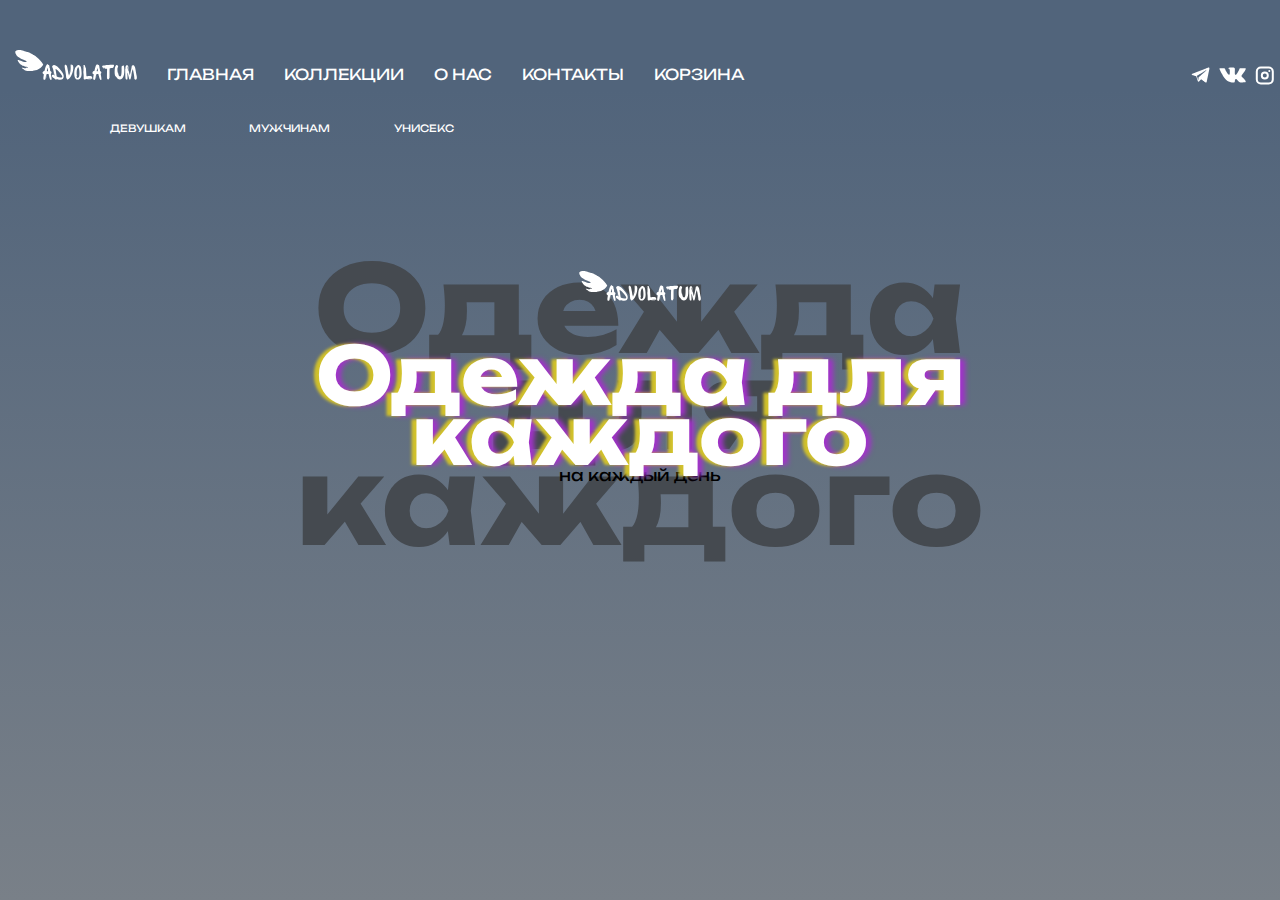
==== src/html/index.html @ 5df4462a "#messege" ====
<!DOCTYPE html>
<html lang="en">

<head>
    <meta charset="UTF-8">
    <meta name="viewport" content="width=device-width, initial-scale=1.0">
    <link rel="stylesheet" href="/src/css/style.css">
    <title>advolatum</title>
</head>

<body>

    <header>
        <div class="container">
            <div class="header-left-side">
                <div class="header-left-side-top">
                    <a href="#/" id="logo"><img src="/src/img/Лого.svg" alt=""></a>
                    <a href="#/">Главная</a>
                    <a href="#/">коллекции</a>
                    <a href="#/">О нас</a>
                    <a href="#/">контакты</a>
                    <a href="#/">корзина</a>
                </div>
                <div class="header-left-side-bottom">
                    <a href="#/">девушкам </a>
                    <a href="#/">мужчинам</a>
                    <a href="#/">унисекс</a>
                </div>

            </div>
            <div class="header-right-side">
                <a href="#/"><img src="/src/img/tg.svg" alt=""></a>
                <a href="#/"><img src="/src/img/vk.svg" alt=""></a>
                <a href="#/"><img src="/src/img/inst.svg" alt=""></a>
            </div>
        </div>
    </header>

    <section class="hero">
        <div class="container">
            <img src="/src/img/Лого.svg" alt="">
            <h2 class="hero-title-main">Одежда для <br> каждого <span class="hero-title-behind">Одежда для
                    каждого</span>
            </h2>
            <p>на каждый день</p>
        </div>
    </section>

    <script src="/src/js/main.js"></script>
</body>

</html>
---- src/css/style.css ----
@import url('https://fonts.googleapis.com/css2?family=Unbounded:wght@200;300;400;500;600;700;800;900&display=swap');

* {
    margin: 0;
    padding: 0;
}

.container {
    max-width: 1650px;
    box-sizing: border-box;
    margin: auto;
}

html {
    height: 100%;
}

body {
    min-height: 100%;
    background: linear-gradient(180deg, #51647B 9.93%, #798088 100%);
    font-family: 'Unbounded', sans-serif;
}

body a {
    text-decoration: none;
    color: #FFFFFF;
}


/* HEADER-start */

header {
    padding-top: 40px;
}

header .container {
    display: flex;
    justify-content: space-between;
}

.header-left-side-top a:hover {
    color: #D1C12B;
}

.header-left-side-bottom a:hover {
    color: #D1C12B;
}

header a {
    text-align: center;
    font-size: 20px;
    font-style: normal;
    font-weight: 400;
    line-height: 12px;
    text-transform: uppercase;
}

.header-left-side-top {
    display: flex;
    margin-bottom: 25px;
    align-items: flex-end;
}

.header-left-side-top a {
    font-size: 15px;
    padding: 10px 15px;
}

.header-left-side-bottom {
    margin-left: 80px;
}

.header-left-side-bottom a {
    font-size: 10px;
    padding: 10px 30px;
}

.header-right-side {
    display: flex;
    align-items: flex-end;
    height: 51px;
}

.header-right-side a {
    height: 32px;
    width: 32px;
    display: flex;
    align-items: center;
    justify-content: center;
}



/* HEADER-end */

/* HERO-start */

.hero {
    margin-top: 135px;
}

.hero .container {
    text-align: center;
}

.hero-title-main {
    position: relative;
    font-size: 80px;
    color: white;
    margin-top: 40px;
    line-height: 60px;
    text-shadow: -5px 0 3px #D1C12B, 5px 0 5px #A232CA;
}

.hero-title-behind {
    z-index: -1;
    color: #454a50;
    position: absolute;
    left: 50%;
    transform: translate(-50%, -50%) scale(1.2);
    font-size: 100px;
    line-height: 80px;
    top: 50%;
    text-shadow: none;
}

/* HERO-end */
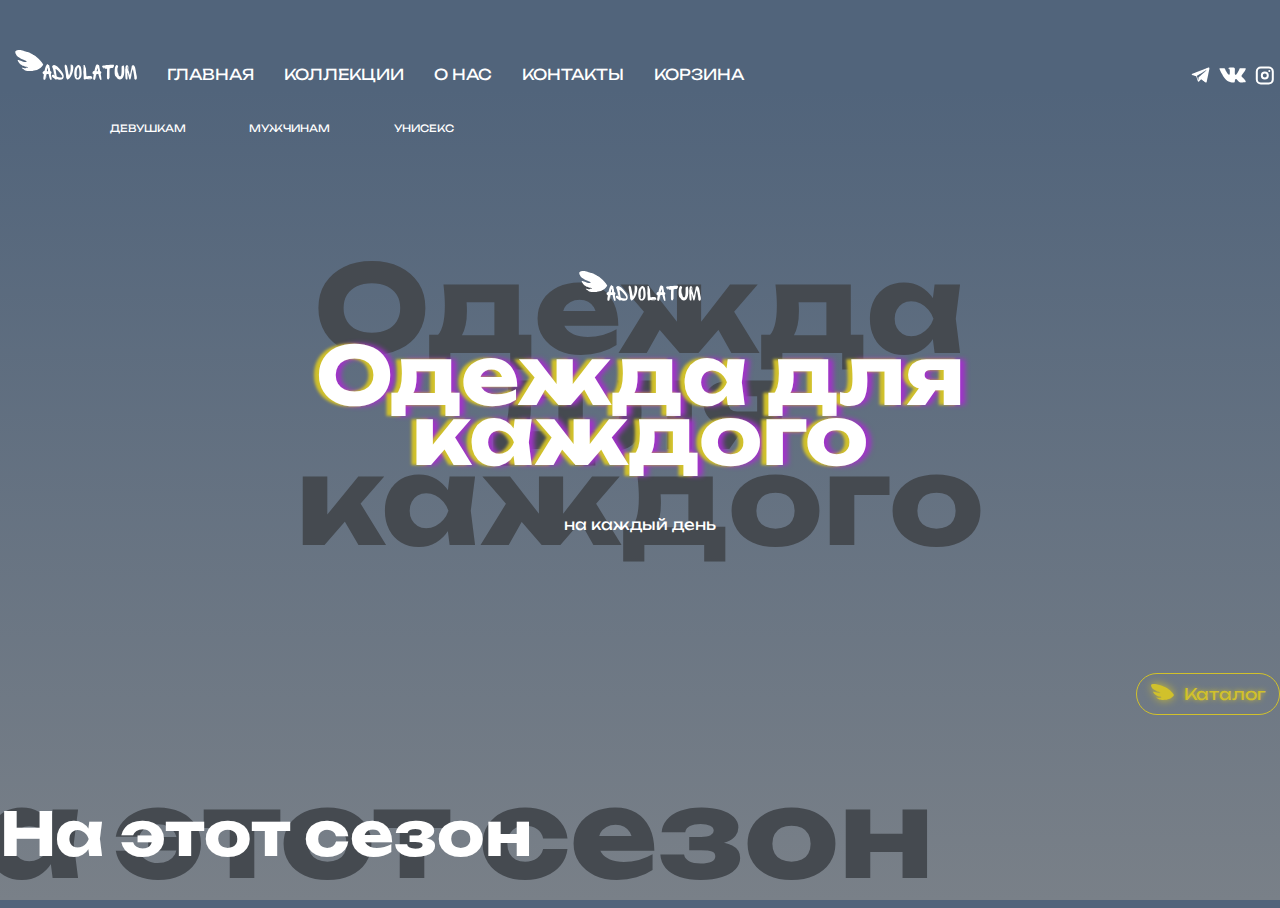
==== commit c8e093ad: "#bug-text-season" ====
--- a/src/html/index.html
+++ b/src/html/index.html
@@ -42,7 +42,18 @@
             <h2 class="hero-title-main">Одежда для <br> каждого <span class="hero-title-behind">Одежда для
                     каждого</span>
             </h2>
-            <p>на каждый день</p>
+            <p class="hero-underhero-text">на каждый день</p>
+            <!-- --- -->
+            <div class="hero-katalog-container">
+                <a href="#/" class="golden-btn"><img src="/src/img/kataloglogo.svg" alt="">Каталог</a>
+            </div>
+            <!-- --- -->
+        </div>
+    </section>
+
+    <section class="season">
+        <div class="container">
+            <h2 class="season-title-main">На этот сезон<span class="season-title-behind">На этот сезон</span></h2>
         </div>
     </section>
 
--- a/src/css/style.css
+++ b/src/css/style.css
@@ -124,4 +124,67 @@
     text-shadow: none;
 }
 
-/* HERO-end */+.hero-underhero-text {
+    margin-top: 50px;
+    font-size: 15px;
+    color: #fff;
+}
+
+.golden-btn {
+    border: 1px solid #D1C12B;
+    border-radius: 50px;
+    padding: 10px 14px;
+    text-shadow: 0 0 5px #D1C12B;
+    color: #D1C12B;
+}
+
+.golden-btn:hover {
+    background-color: #D1C12B;
+    color: white;
+    transition: 1s;
+}
+
+.golden-btn:hover img {
+    filter: brightness(300%);
+    transition: 1s;
+}
+
+.golden-btn img {
+    margin-right: 10px;
+    filter: drop-shadow(0 0 5px #D1C12B);
+    transition: 1s;
+}
+
+.hero-katalog-container {
+    text-align: right;
+    margin-top: 150px;
+    margin-bottom: 100px;
+}
+
+
+/* HERO-end */
+
+/* season-start */
+
+.season-title-main {
+    position: relative;
+    font-size: 60px;
+    color: white;
+    margin-top: 40px;
+    line-height: 60px;
+}
+
+.season-title-behind {
+    z-index: -1;
+    color: #454a50;
+    position: absolute;
+    left: 50%;
+    transform: translate(-50%, -50%) scale(1.2);
+    font-size: 100px;
+    line-height: 80px;
+    top: 50%;
+    text-shadow: none;
+    width: 100%;
+}
+
+/* season-end */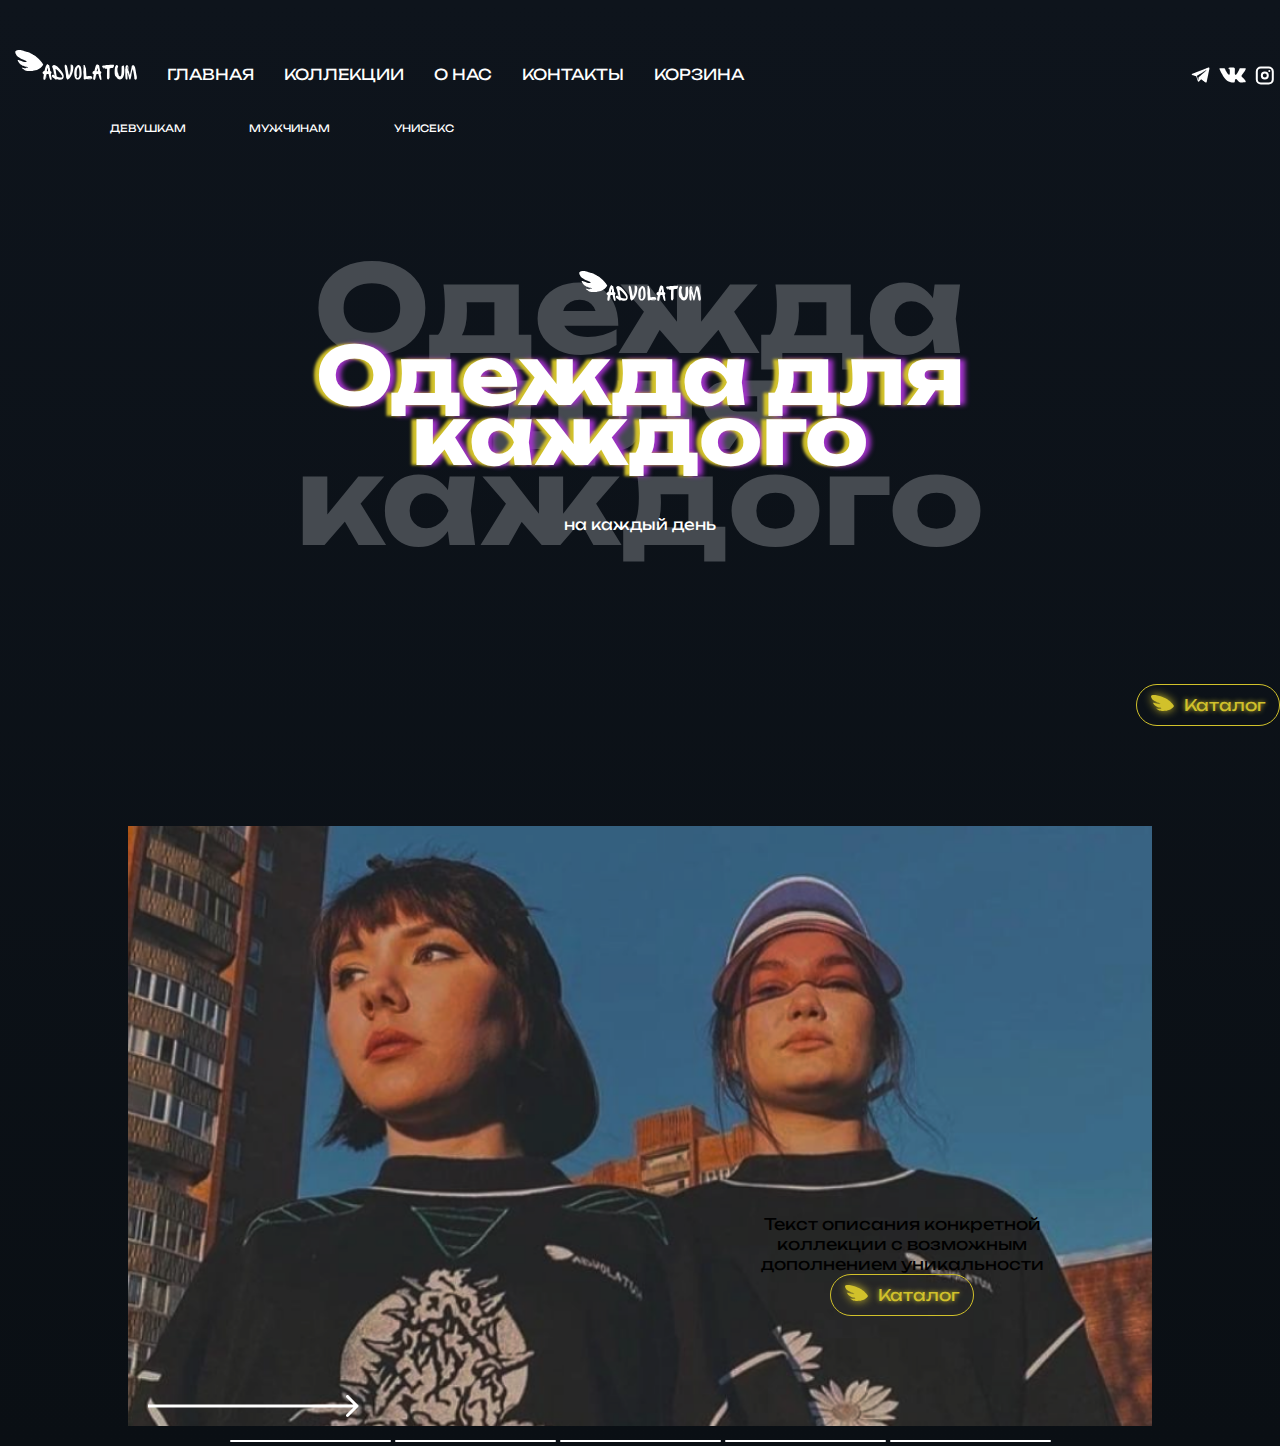
==== commit dbac0506: "#a" ====
--- a/src/html/index.html
+++ b/src/html/index.html
@@ -53,7 +53,24 @@
 
     <section class="season">
         <div class="container">
-            <h2 class="season-title-main">На этот сезон<span class="season-title-behind">На этот сезон</span></h2>
+            <!-- <h2 class="season-title-main">На этот сезон<span class="season-title-behind">На этот сезон</span></h2> -->
+            <div class="season-slider">
+                <a href="#/" class="season-arrow"><img src="/src/img/arrow.svg" alt=""></a>
+                <div class="season-slide">
+                    <img src="/src/img/season-slide.png" alt="" class="slide-img">
+                    <div class="season-slide-info">
+                        <p>Текст описания конкретной коллекции с возможным дополнением уникальности</p>
+                        <a href="#/" class="golden-btn"><img src="/src/img/kataloglogo.svg" alt="">Каталог</a>
+                    </div>
+                </div>
+            </div>
+            <div class="season-line">
+                <a href="#/"><img src="/src/img/line.svg" alt=""></a>
+                <a href="#/"><img src="/src/img/line.svg" alt=""></a>
+                <a href="#/"><img src="/src/img/line.svg" alt=""></a>
+                <a href="#/"><img src="/src/img/line.svg" alt=""></a>
+                <a href="#/"><img src="/src/img/line.svg" alt=""></a>
+            </div>
         </div>
     </section>
 
--- a/src/css/style.css
+++ b/src/css/style.css
@@ -11,14 +11,11 @@
     margin: auto;
 }
 
-html {
-    height: 100%;
-}
-
 body {
     min-height: 100%;
-    background: linear-gradient(180deg, #51647B 9.93%, #798088 100%);
+    /* background: linear-gradient(180deg, #51647B 9.93%, #798088 100%); */
     font-family: 'Unbounded', sans-serif;
+    background: linear-gradient(180deg, #0E141C 0%, #0A0F14 100%);
 }
 
 body a {
@@ -136,6 +133,7 @@
     padding: 10px 14px;
     text-shadow: 0 0 5px #D1C12B;
     color: #D1C12B;
+    display: inline-block;
 }
 
 .golden-btn:hover {
@@ -187,4 +185,48 @@
     width: 100%;
 }
 
+.season-slider {
+    position: relative;
+    margin: auto;
+    width: 80%;
+}
+
+.season-slide {
+    display: flex;
+    justify-content: flex-end;
+    align-items: flex-end;
+    height: 600px;
+    text-align: center;
+    position: relative;
+}
+
+.season-slide-info {
+    width: 300px;
+    position: relative;
+    padding-right: 100px;
+    padding-bottom: 110px;
+}
+
+.slide-img {
+    width: 100%;
+    height: 100%;
+    object-fit: cover;
+    position: absolute;
+}
+
+.season-arrow {
+    position: absolute;
+    z-index: 5;
+    bottom: 0;
+    height: 40px;
+    display: block;
+    padding: 0 20px;
+    display: flex;
+    align-items: center;
+}
+
+.season-line {
+    text-align: center;
+}
+
 /* season-end */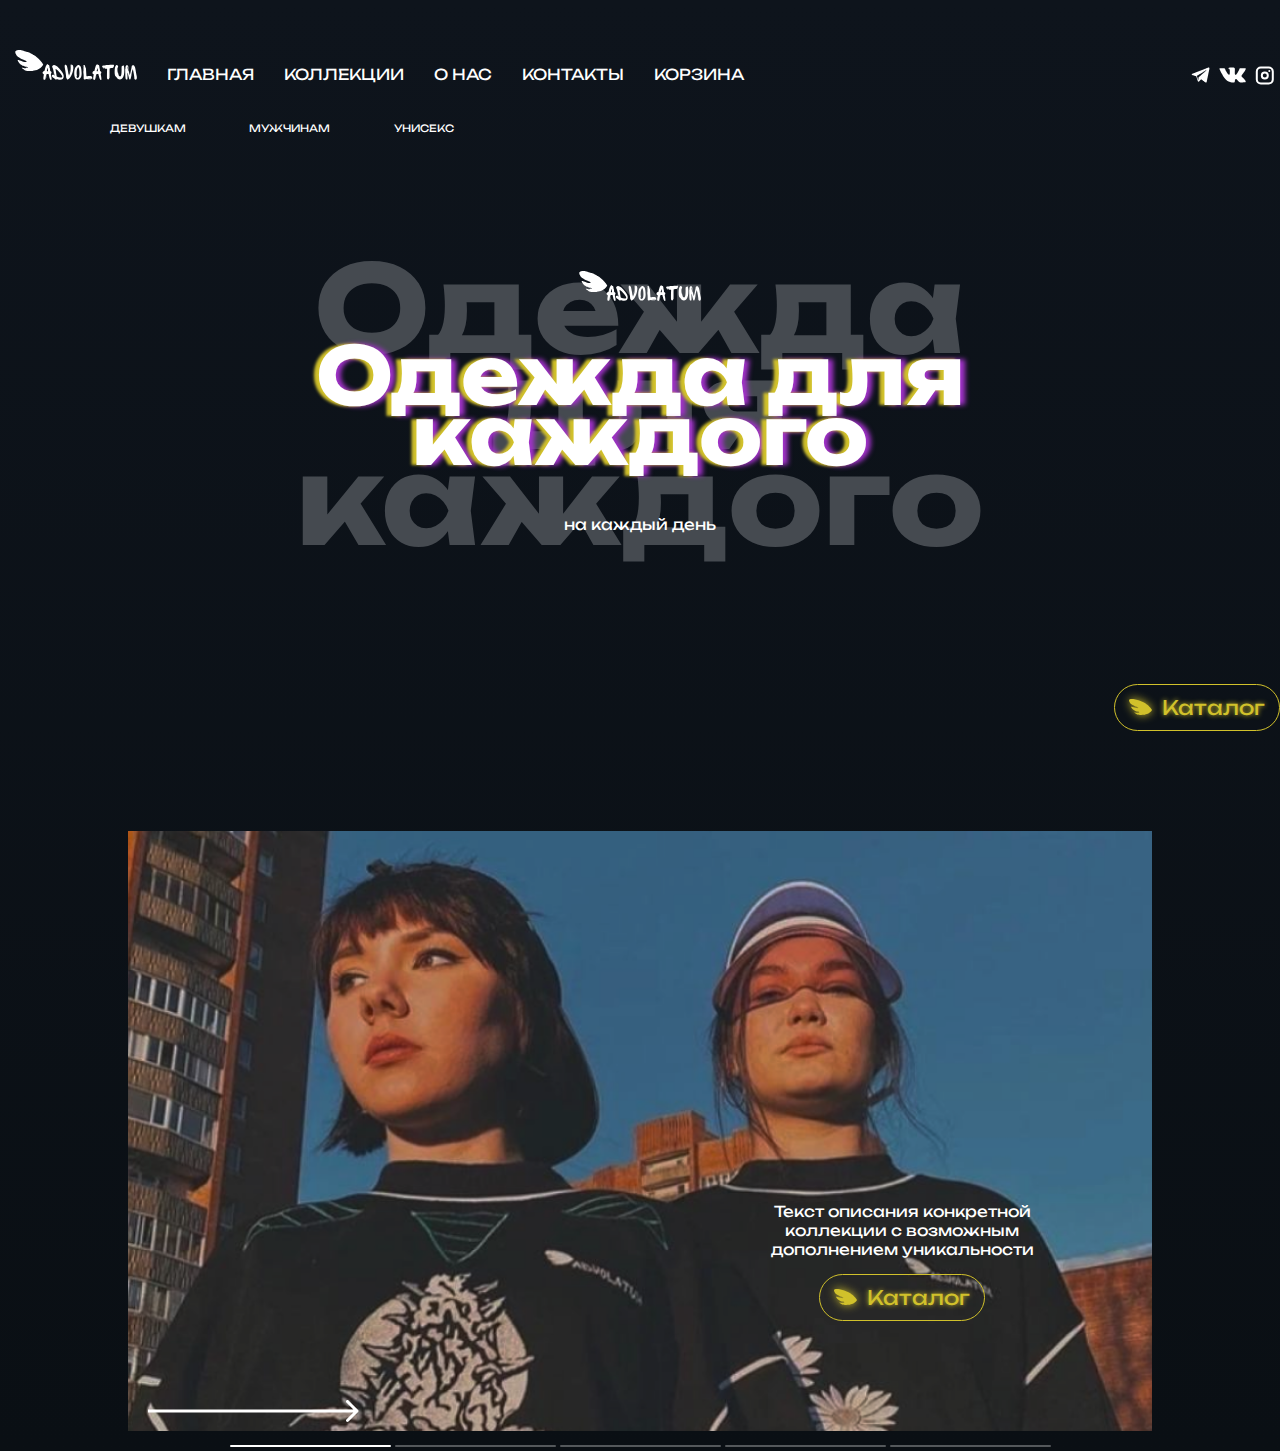
==== commit 18499e43: "#bad season-title-main" ====
--- a/src/html/index.html
+++ b/src/html/index.html
@@ -54,22 +54,56 @@
     <section class="season">
         <div class="container">
             <!-- <h2 class="season-title-main">На этот сезон<span class="season-title-behind">На этот сезон</span></h2> -->
-            <div class="season-slider">
+            <div class="slider-container">
                 <a href="#/" class="season-arrow"><img src="/src/img/arrow.svg" alt=""></a>
-                <div class="season-slide">
-                    <img src="/src/img/season-slide.png" alt="" class="slide-img">
-                    <div class="season-slide-info">
-                        <p>Текст описания конкретной коллекции с возможным дополнением уникальности</p>
-                        <a href="#/" class="golden-btn"><img src="/src/img/kataloglogo.svg" alt="">Каталог</a>
+                <div class="season-slider">
+                    <div class="season-slide">
+                        <img src="/src/img/season-slide.png" alt="" class="slide-img">
+                        <div class="season-slide-info">
+                            <p>Текст описания конкретной коллекции с возможным дополнением уникальности</p>
+                            <a href="#/" class="golden-btn"><img src="/src/img/kataloglogo.svg" alt="">Каталог</a>
+                        </div>
+                    </div>
+
+                    <div class="season-slide">
+                        <img src="/src/img/season-slide.png" alt="" class="slide-img">
+                        <div class="season-slide-info">
+                            <p>Текст описания конкретной коллекции с возможным дополнением уникальности</p>
+                            <a href="#/" class="golden-btn"><img src="/src/img/kataloglogo.svg" alt="">Каталог</a>
+                        </div>
+                    </div>
+
+                    <div class="season-slide">
+                        <img src="/src/img/season-slide.png" alt="" class="slide-img">
+                        <div class="season-slide-info">
+                            <p>Текст описания конкретной коллекции с возможным дополнением уникальности</p>
+                            <a href="#/" class="golden-btn"><img src="/src/img/kataloglogo.svg" alt="">Каталог</a>
+                        </div>
+                    </div>
+
+                    <div class="season-slide">
+                        <img src="/src/img/season-slide.png" alt="" class="slide-img">
+                        <div class="season-slide-info">
+                            <p>Текст описания конкретной коллекции с возможным дополнением уникальности</p>
+                            <a href="#/" class="golden-btn"><img src="/src/img/kataloglogo.svg" alt="">Каталог</a>
+                        </div>
+                    </div>
+
+                    <div class="season-slide">
+                        <img src="/src/img/season-slide.png" alt="" class="slide-img">
+                        <div class="season-slide-info">
+                            <p>Текст описания конкретной коллекции с возможным дополнением уникальности</p>
+                            <a href="#/" class="golden-btn"><img src="/src/img/kataloglogo.svg" alt="">Каталог</a>
+                        </div>
                     </div>
                 </div>
             </div>
             <div class="season-line">
-                <a href="#/"><img src="/src/img/line.svg" alt=""></a>
-                <a href="#/"><img src="/src/img/line.svg" alt=""></a>
-                <a href="#/"><img src="/src/img/line.svg" alt=""></a>
-                <a href="#/"><img src="/src/img/line.svg" alt=""></a>
-                <a href="#/"><img src="/src/img/line.svg" alt=""></a>
+                <a href="#/" class="active-line line"><img src="/src/img/line.svg" alt=""></a>
+                <a href="#/" class="line"><img src="/src/img/line.svg" alt=""></a>
+                <a href="#/" class="line"><img src="/src/img/line.svg" alt=""></a>
+                <a href="#/" class="line"><img src="/src/img/line.svg" alt=""></a>
+                <a href="#/" class="line"><img src="/src/img/line.svg" alt=""></a>
             </div>
         </div>
     </section>
--- a/src/css/style.css
+++ b/src/css/style.css
@@ -134,6 +134,7 @@
     text-shadow: 0 0 5px #D1C12B;
     color: #D1C12B;
     display: inline-block;
+    font-size: 20px;
 }
 
 .golden-btn:hover {
@@ -187,17 +188,21 @@
 
 .season-slider {
     position: relative;
-    margin: auto;
-    width: 80%;
+    font-size: 0;
+    white-space: nowrap;
+    transform: translateX(0);
+    transition: 1s;
 }
 
 .season-slide {
-    display: flex;
+    position: relative;
+    display: inline-flex;
     justify-content: flex-end;
     align-items: flex-end;
     height: 600px;
     text-align: center;
-    position: relative;
+    width: 100%;
+    white-space: normal;
 }
 
 .season-slide-info {
@@ -229,4 +234,30 @@
     text-align: center;
 }
 
+.season-line a {
+    opacity: 0.3;
+    transition: 1s;
+}
+
+.season-line .active-line {
+    opacity: 1;
+}
+
+.season-line a:hover {
+    opacity: 1;
+}
+
+.season-slide-info p {
+    color: #FFFFFF;
+    margin-bottom: 15px;
+    font-size: 15px;
+}
+
+.slider-container {
+    position: relative;
+    margin: auto;
+    overflow: hidden;
+    width: 80%;
+}
+
 /* season-end */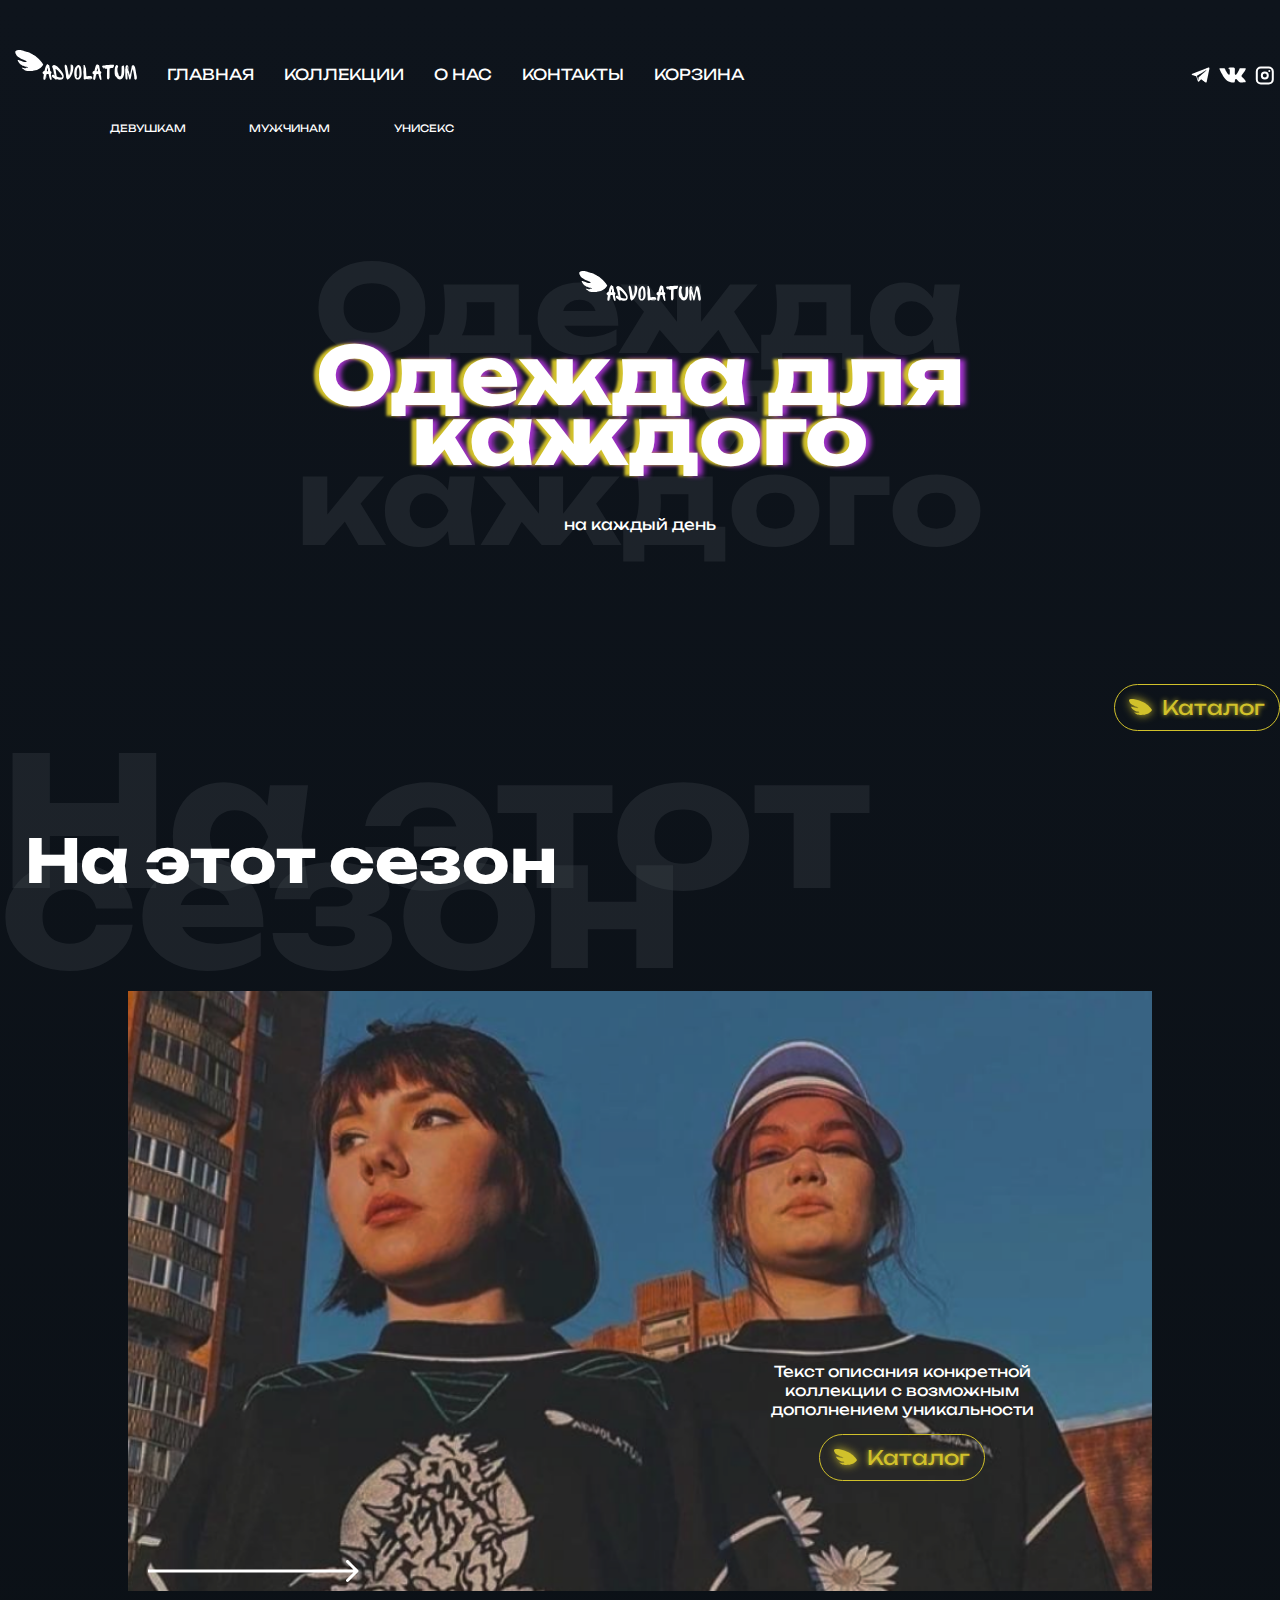
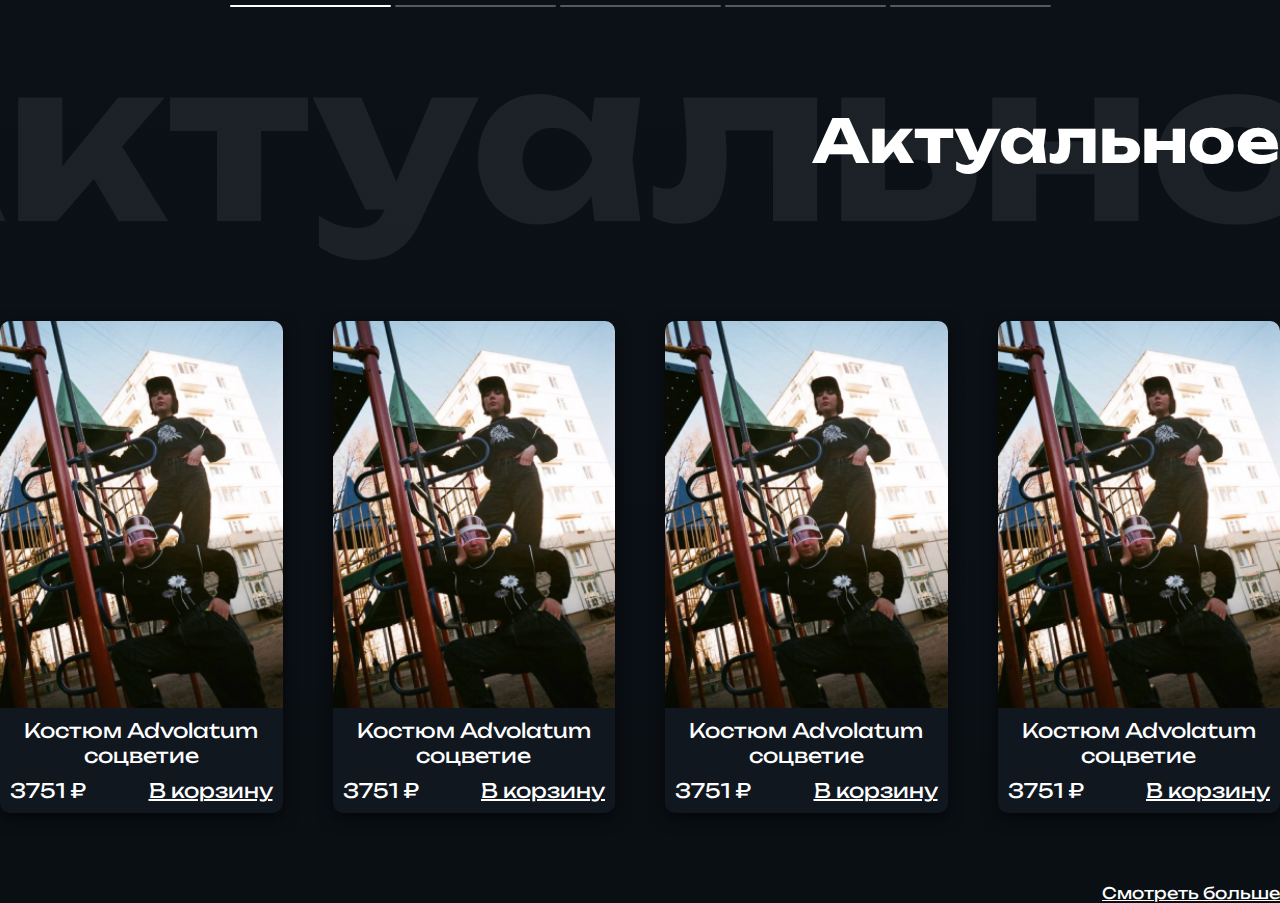
==== commit 273787f4: "#add-order-page" ====
--- a/src/html/index.html
+++ b/src/html/index.html
@@ -19,7 +19,7 @@
                     <a href="#/">коллекции</a>
                     <a href="#/">О нас</a>
                     <a href="#/">контакты</a>
-                    <a href="#/">корзина</a>
+                    <a href="/src/html/orderpage.html">корзина</a>
                 </div>
                 <div class="header-left-side-bottom">
                     <a href="#/">девушкам </a>
@@ -53,7 +53,7 @@
 
     <section class="season">
         <div class="container">
-            <!-- <h2 class="season-title-main">На этот сезон<span class="season-title-behind">На этот сезон</span></h2> -->
+            <h2 class="season-title-main">На этот сезон<span class="season-title-behind">На этот сезон</span></h2>
             <div class="slider-container">
                 <a href="#/" class="season-arrow"><img src="/src/img/arrow.svg" alt=""></a>
                 <div class="season-slider">
@@ -108,6 +108,61 @@
         </div>
     </section>
 
+    <section class="actual">
+        <div class="container">
+            <h2 class="actual-title-main">Актуальное<span class="actual-title-behind">Актуальное</span></h2>
+
+            <div class="actual-block">
+                <div class="actual-block-card">
+                    <img src="/src/img/actual-card.png" alt="">
+                    <p>Костюм Advolatum
+                        <br>соцветие
+                    </p>
+                    <div class="actual-block-card-bottom">
+                        <p>3751 ₽</p>
+                        <a href="#/">В корзину</a>
+                    </div>
+                </div>
+
+                <div class="actual-block-card">
+                    <img src="/src/img/actual-card.png" alt="">
+                    <p>Костюм Advolatum
+                        <br>соцветие
+                    </p>
+                    <div class="actual-block-card-bottom">
+                        <p>3751 ₽</p>
+                        <a href="#/">В корзину</a>
+                    </div>
+                </div>
+
+                <div class="actual-block-card">
+                    <img src="/src/img/actual-card.png" alt="">
+                    <p>Костюм Advolatum
+                        <br>соцветие
+                    </p>
+                    <div class="actual-block-card-bottom">
+                        <p>3751 ₽</p>
+                        <a href="#/">В корзину</a>
+                    </div>
+                </div>
+
+                <div class="actual-block-card">
+                    <img src="/src/img/actual-card.png" alt="">
+                    <p>Костюм Advolatum
+                        <br>соцветие
+                    </p>
+                    <div class="actual-block-card-bottom">
+                        <p>3751 ₽</p>
+                        <a href="#/">В корзину</a>
+                    </div>
+                </div>
+            </div>
+
+            <a href="#/" class="actual-watchmore">Смотреть больше</a>
+
+        </div>
+    </section>
+
     <script src="/src/js/main.js"></script>
 </body>
 
--- a/src/css/style.css
+++ b/src/css/style.css
@@ -10,12 +10,18 @@
     box-sizing: border-box;
     margin: auto;
 }
+
+/* html {
+    height: 100%;
+} */
 
 body {
     min-height: 100%;
     /* background: linear-gradient(180deg, #51647B 9.93%, #798088 100%); */
     font-family: 'Unbounded', sans-serif;
     background: linear-gradient(180deg, #0E141C 0%, #0A0F14 100%);
+    /* background-size: cover;
+    background-repeat: no-repeat; */
 }
 
 body a {
@@ -86,8 +92,6 @@
     justify-content: center;
 }
 
-
-
 /* HEADER-end */
 
 /* HERO-start */
@@ -111,7 +115,7 @@
 
 .hero-title-behind {
     z-index: -1;
-    color: #454a50;
+    color: #454a504b;
     position: absolute;
     left: 50%;
     transform: translate(-50%, -50%) scale(1.2);
@@ -168,18 +172,20 @@
 .season-title-main {
     position: relative;
     font-size: 60px;
+    padding-left: 25px;
     color: white;
     margin-top: 40px;
     line-height: 60px;
+    margin-bottom: 100px;
 }
 
 .season-title-behind {
     z-index: -1;
-    color: #454a50;
+    color: #454a504b;
     position: absolute;
     left: 50%;
-    transform: translate(-50%, -50%) scale(1.2);
-    font-size: 100px;
+    transform: translate(-50%, -50%);
+    font-size: 180px;
     line-height: 80px;
     top: 50%;
     text-shadow: none;
@@ -260,4 +266,85 @@
     width: 80%;
 }
 
-/* season-end */+/* season-end */
+
+/* actual-start */
+
+.actual-title-main {
+    position: relative;
+    font-size: 60px;
+    color: white;
+    margin-top: 40px;
+    line-height: 60px;
+    text-align: right;
+    margin-top: 100px;
+    margin-bottom: 150px;
+}
+
+.actual-title-behind {
+    z-index: -1;
+    color: #454a504b;
+    position: absolute;
+    left: 50%;
+    transform: translate(-50%, -50%) scale(1.2);
+    line-height: 80px;
+    top: 50%;
+    text-shadow: none;
+    font-size: 180px;
+}
+
+.actual-block {
+    text-align: center;
+    font-size: 0;
+    margin-bottom: 70px;
+}
+
+.actual-block-card {
+    background-color: #10171F;
+    border-radius: 10px;
+    color: white;
+    display: inline-block;
+    overflow: hidden;
+    margin: 0 25px;
+    box-shadow: 0 5px 15px rgba(0, 0, 0, 0.575);
+    width: calc((100% - 150px) / 4);
+    font-size: 20px;
+}
+
+.actual-block-card:first-child {
+    margin-left: 0;
+}
+
+.actual-block-card:last-child {
+    margin-right: 0;
+}
+
+.actual-block-card>p {
+    margin-top: 5px;
+}
+
+.actual-block-card img {
+    width: 100%;
+}
+
+.actual-block-card-bottom {
+    display: flex;
+    justify-content: space-between;
+    margin: 10px;
+}
+
+.actual a {
+    text-decoration: underline;
+    transition: .5s;
+}
+
+.actual a:hover {
+    color: #D1C12B;
+    text-decoration: none;
+}
+
+.actual .container {
+    text-align: right;
+}
+
+/* actual-end */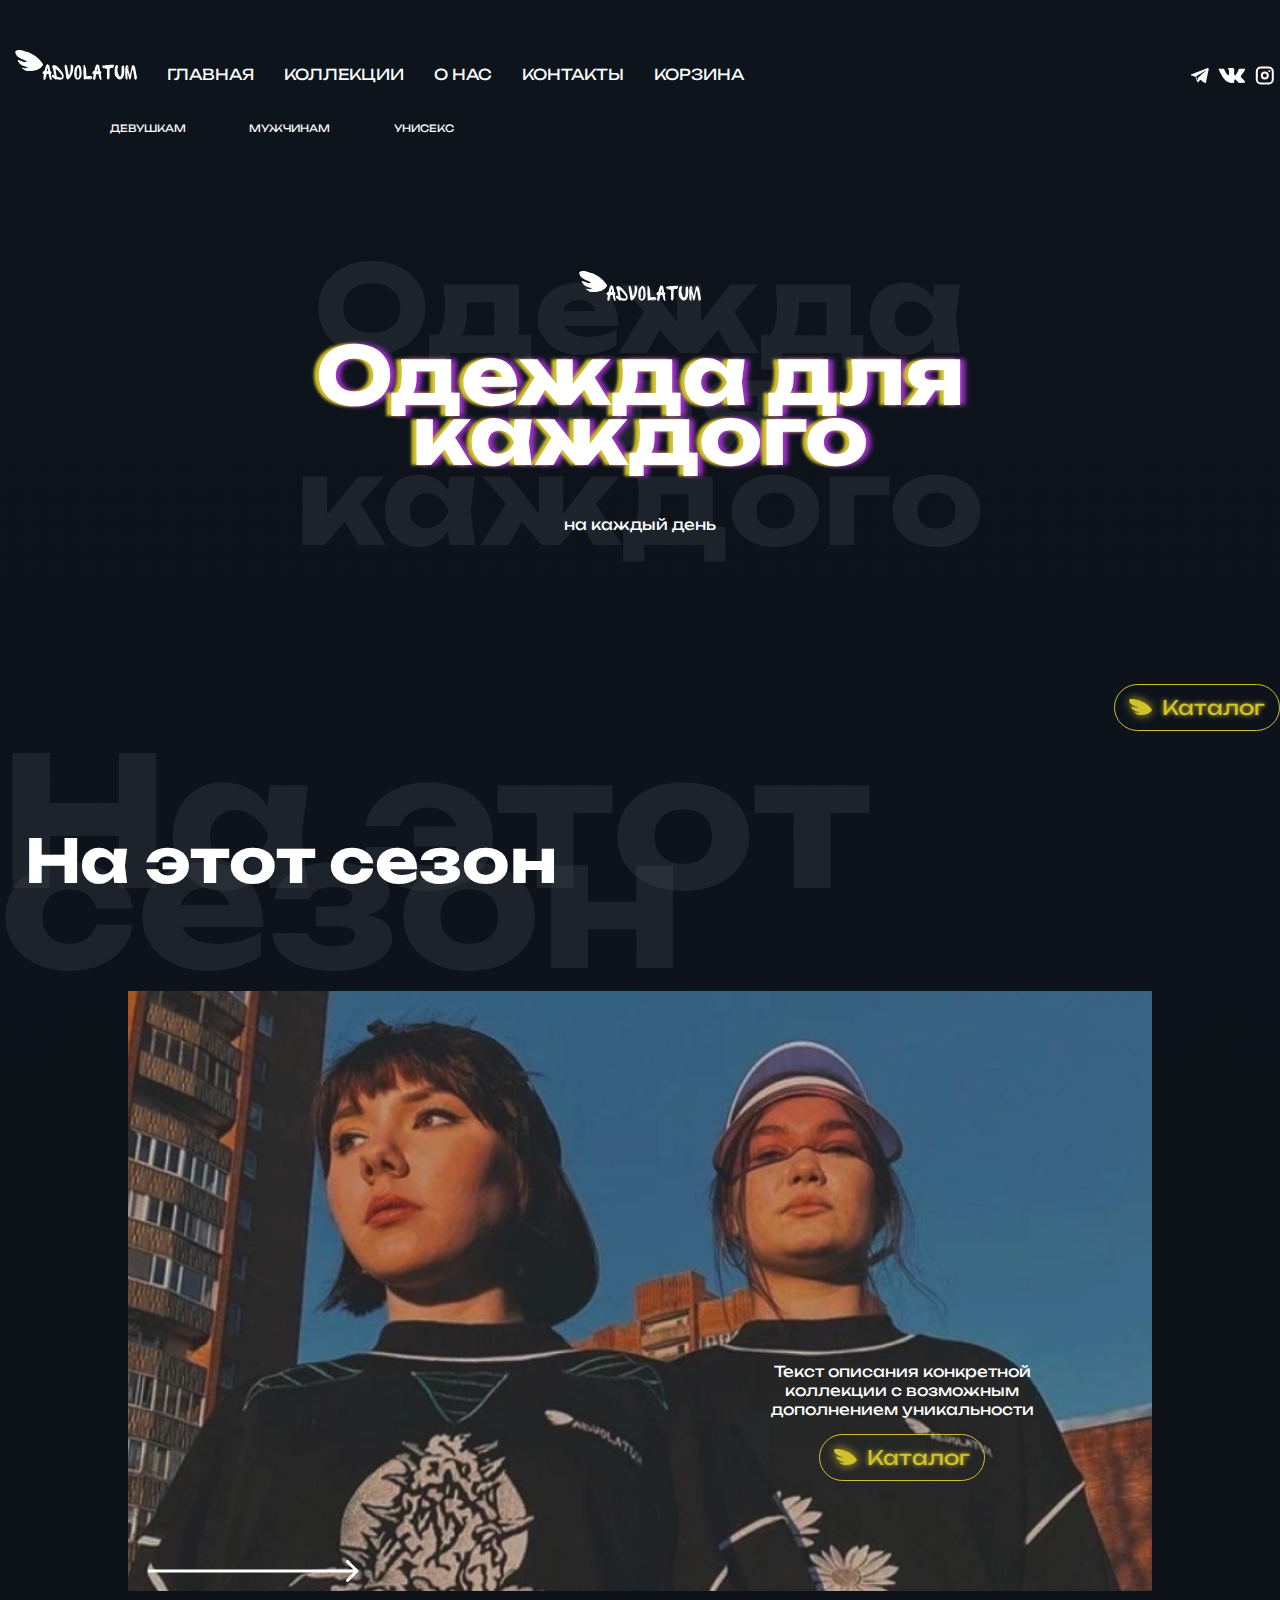
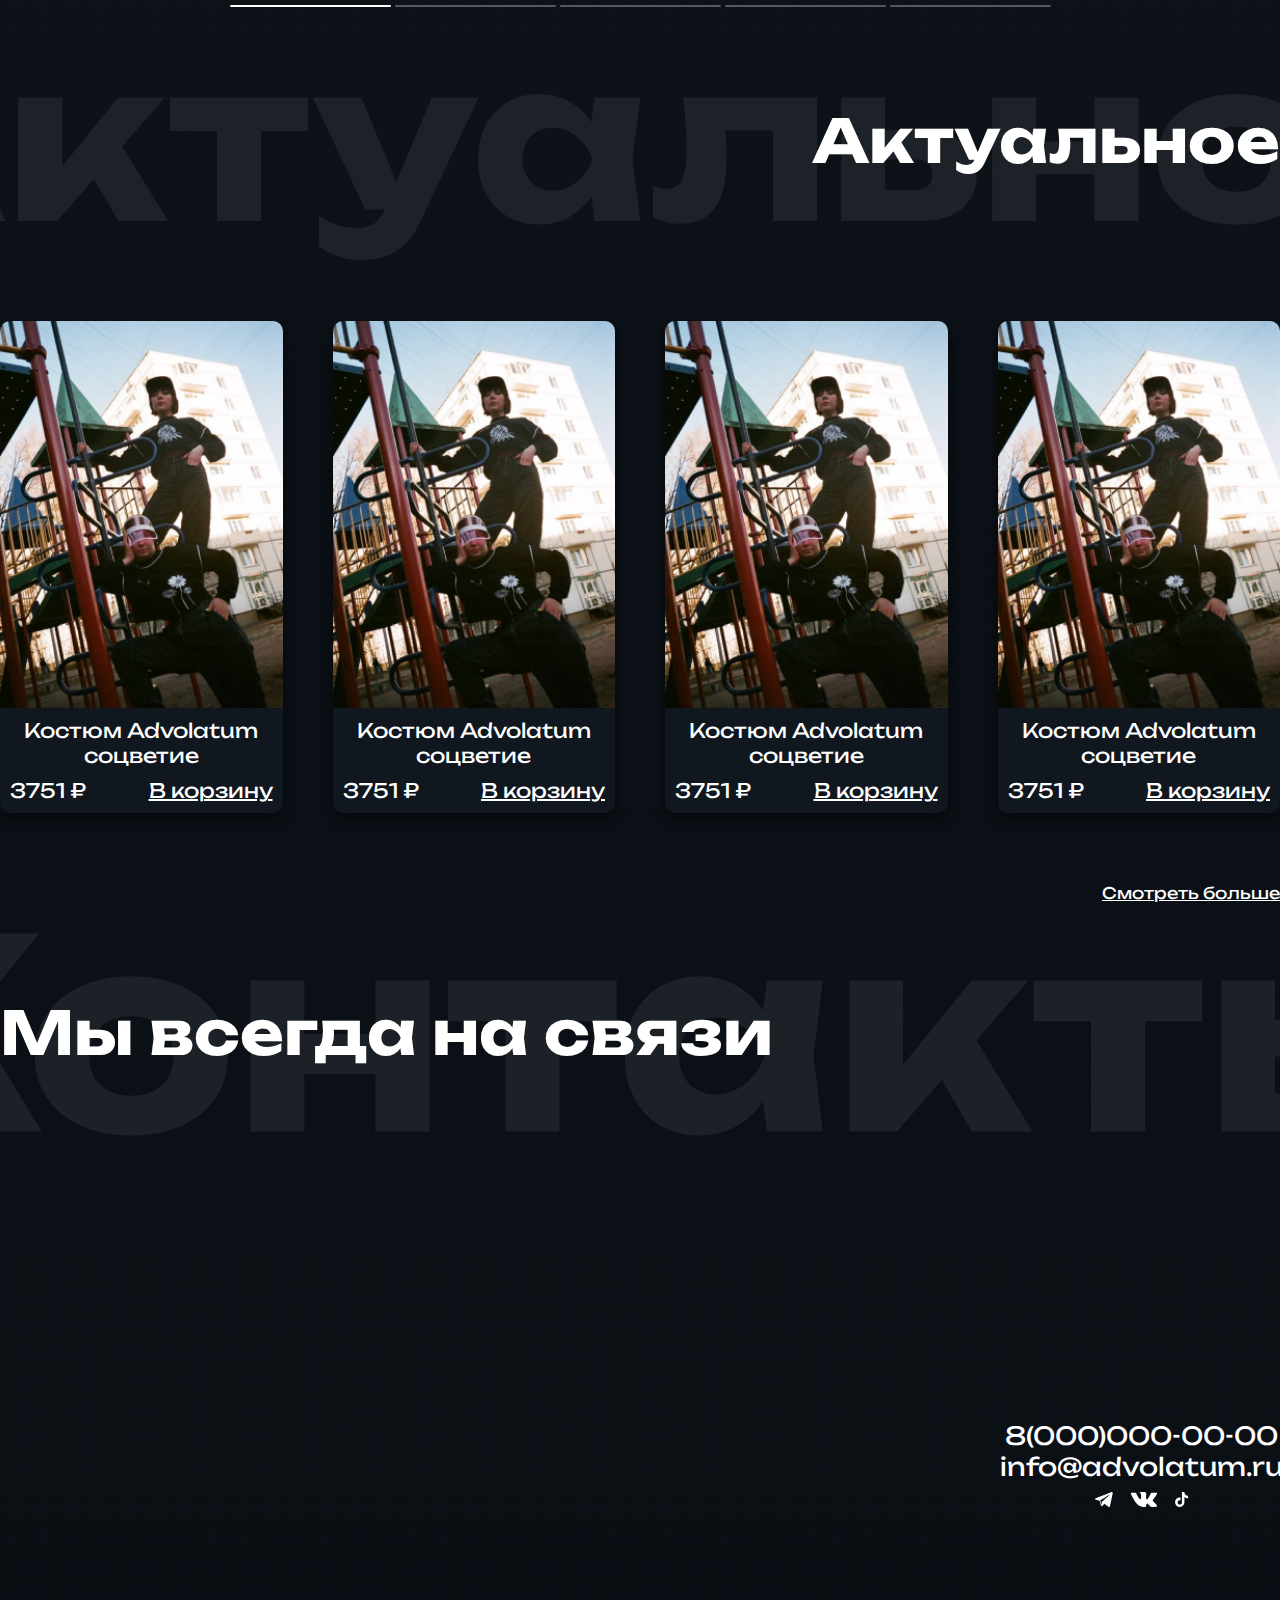
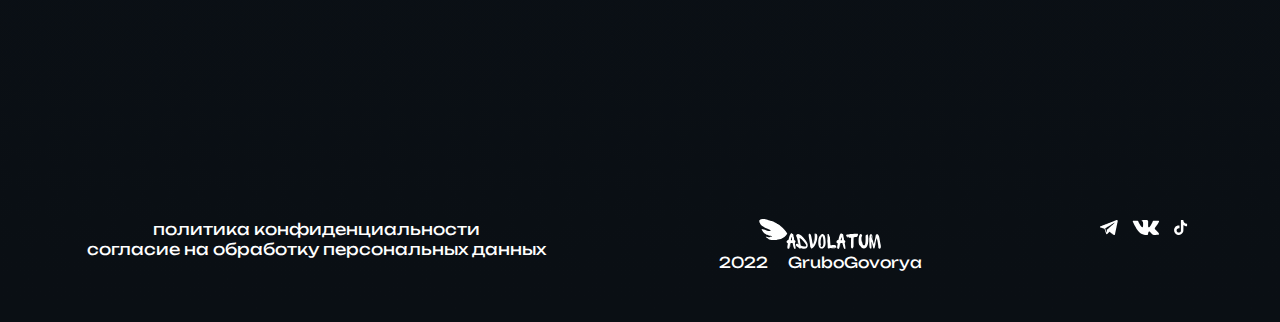
==== commit 3f46da1e: "#." ====
--- a/src/html/index.html
+++ b/src/html/index.html
@@ -14,11 +14,11 @@
         <div class="container">
             <div class="header-left-side">
                 <div class="header-left-side-top">
-                    <a href="#/" id="logo"><img src="/src/img/Лого.svg" alt=""></a>
-                    <a href="#/">Главная</a>
+                    <a href="/src/html/index.html" id="logo"><img src="/src/img/Лого.svg" alt=""></a>
+                    <a href="/src/html/index.html">Главная</a>
                     <a href="#/">коллекции</a>
                     <a href="#/">О нас</a>
-                    <a href="#/">контакты</a>
+                    <a href="/src/html/contact.html">контакты</a>
                     <a href="/src/html/orderpage.html">корзина</a>
                 </div>
                 <div class="header-left-side-bottom">
@@ -163,6 +163,55 @@
         </div>
     </section>
 
+    <section class="map">
+        <div class="container">
+            <h2 class="map-title-main">Мы всегда на связи<span class="map-title-behind">Контакты</span></h2>
+
+            <div class="map-block">
+                <div class="map-main">
+                    <iframe
+                        src="https://www.google.com/maps/embed?pb=!1m14!1m12!1m3!1d18003.8511428441!2d37.8723395!3d55.663228600000004!2m3!1f0!2f0!3f0!3m2!1i1024!2i768!4f13.1!5e0!3m2!1sru!2sru!4v1703606935342!5m2!1sru!2sru"
+                        width="1000" height="500" style="border:0;" allowfullscreen="" loading="lazy"
+                        referrerpolicy="no-referrer-when-downgrade"></iframe>
+                </div>
+                <div class="map-contact">
+                    <p>8(000)000-00-00</p>
+                    <p>info@advolatum.ru</p>
+                    <div class="map-contact-link">
+                        <a href="#/"><img src="/src/img/tg.svg" alt=""></a>
+                        <a href="#/"><img src="/src/img/vk.svg" alt=""></a>
+                        <a href="#/"><img src="/src/img/tt.svg" alt=""></a>
+                    </div>
+                </div>
+            </div>
+        </div>
+    </section>
+
+    <footer>
+        <div class="container">
+            <div class="footer-left-side">
+                <p>политика конфиденциальности <br>
+                    согласие на обработку персональных данных</p>
+            </div>
+            <div class="footer-center-side">
+                <div><img src="/src/img/Лого.svg" alt=""></div>
+                <div class="footer-center-side-bottom">
+                    <div>
+                        <p>2022</p>
+                    </div>
+                    <div>
+                        <p>GruboGovorya</p>
+                    </div>
+                </div>
+            </div>
+            <div class="footer-right-side">
+                <a href="#/"><img src="/src/img/tg.svg" alt=""></a>
+                <a href="#/"><img src="/src/img/vk.svg" alt=""></a>
+                <a href="#/"><img src="/src/img/tt.svg" alt=""></a>
+            </div>
+        </div>
+    </footer>
+
     <script src="/src/js/main.js"></script>
 </body>
 
--- a/src/css/style.css
+++ b/src/css/style.css
@@ -309,6 +309,11 @@
     box-shadow: 0 5px 15px rgba(0, 0, 0, 0.575);
     width: calc((100% - 150px) / 4);
     font-size: 20px;
+    transition: 1s;
+}
+
+.actual-block-card:hover {
+    transform: scale(1.05);
 }
 
 .actual-block-card:first-child {
@@ -347,4 +352,66 @@
     text-align: right;
 }
 
-/* actual-end */+/* actual-end */
+
+/* map-start */
+
+.map {
+    margin-bottom: 100px;
+}
+
+.map-title-main {
+    position: relative;
+    font-size: 60px;
+    color: white;
+    margin-top: 40px;
+    line-height: 60px;
+    margin-top: 100px;
+    margin-bottom: 150px;
+}
+
+.map-title-behind {
+    z-index: -1;
+    color: #454a504b;
+    position: absolute;
+    left: 50%;
+    transform: translate(-50%, -50%) scale(1.2);
+    line-height: 80px;
+    top: 50%;
+    text-shadow: none;
+    font-size: 220px;
+}
+
+.map-block {
+    display: flex;
+    color: white;
+    font-size: 25px;
+}
+
+.map-contact {
+    text-align: center;
+    margin: auto;
+}
+
+/* map-end */
+
+/* footer-start */
+
+footer {
+    margin-bottom: 50px;
+}
+
+footer .container {
+    color: white;
+    display: flex;
+    justify-content: space-around;
+    text-align: center;
+}
+
+.footer-center-side-bottom {
+    display: flex;
+    font-size: 15px;
+    gap: 20px;
+}
+
+/* footer-end */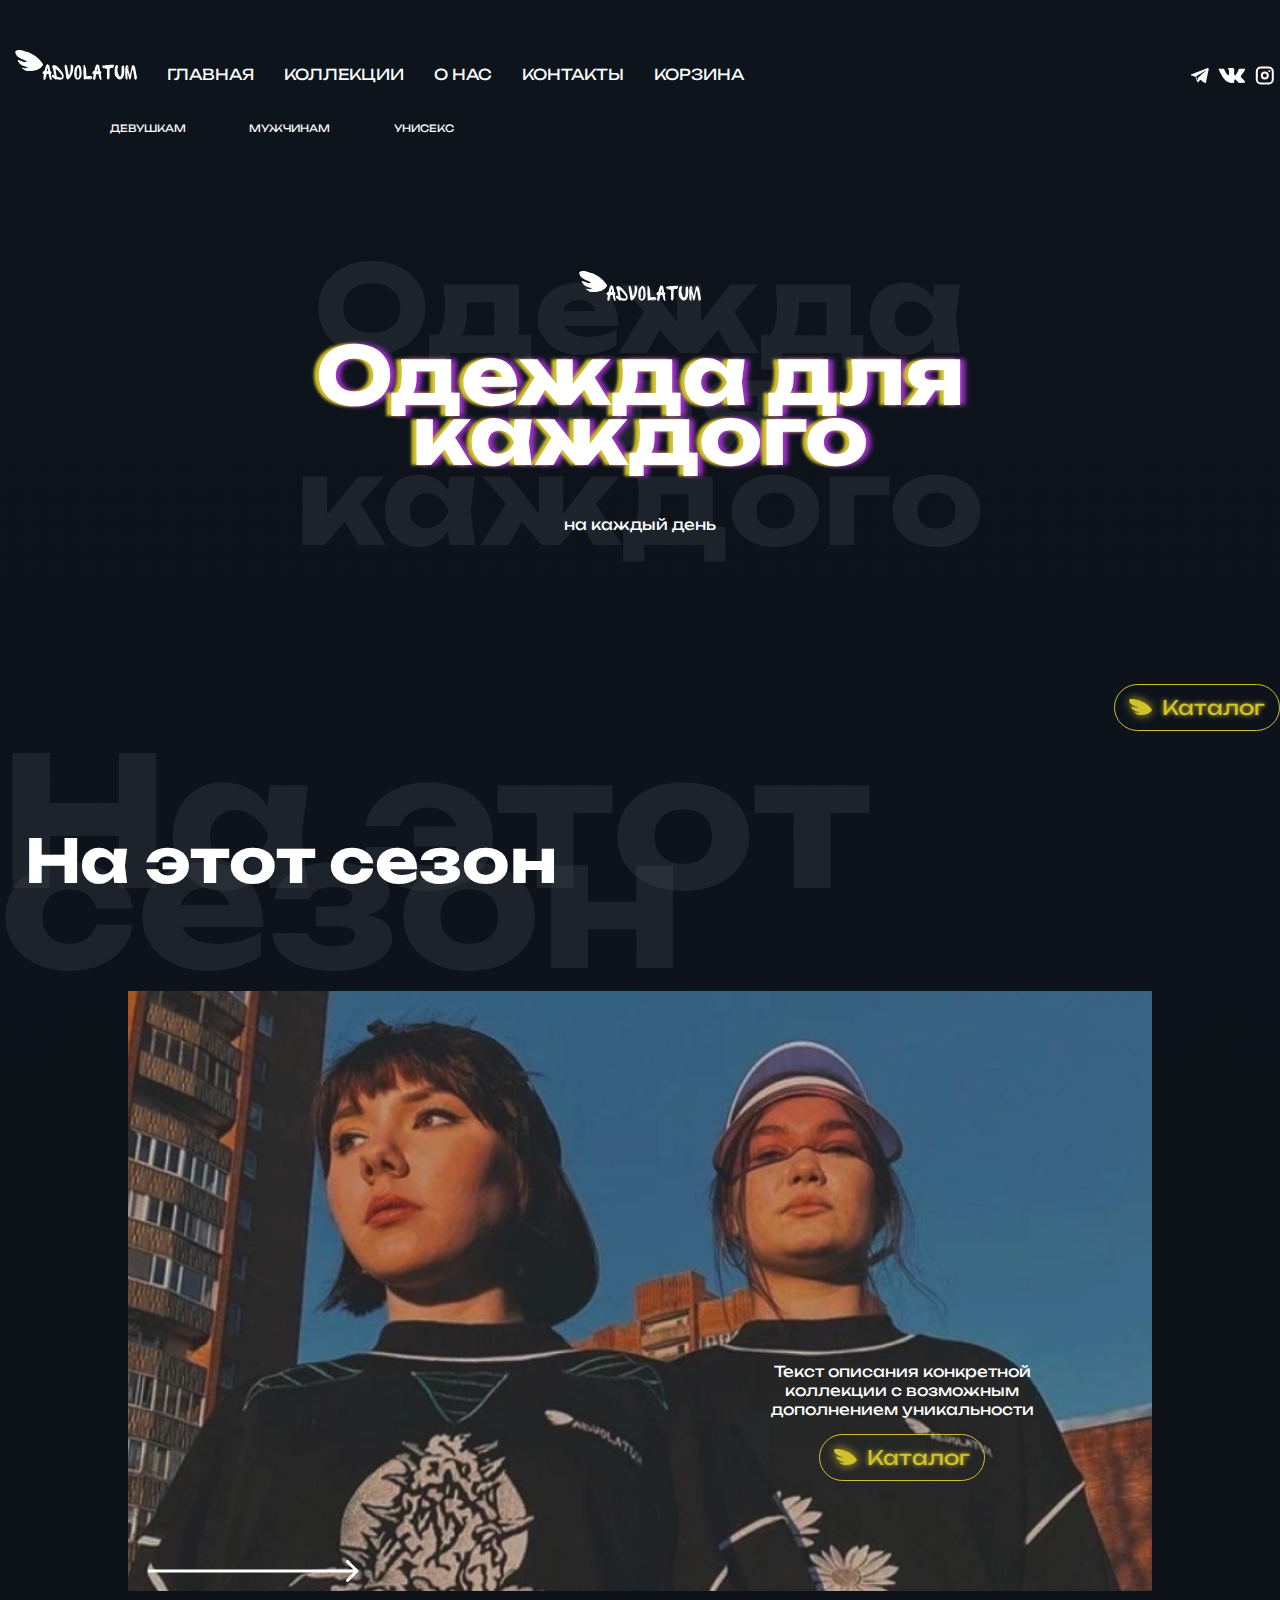
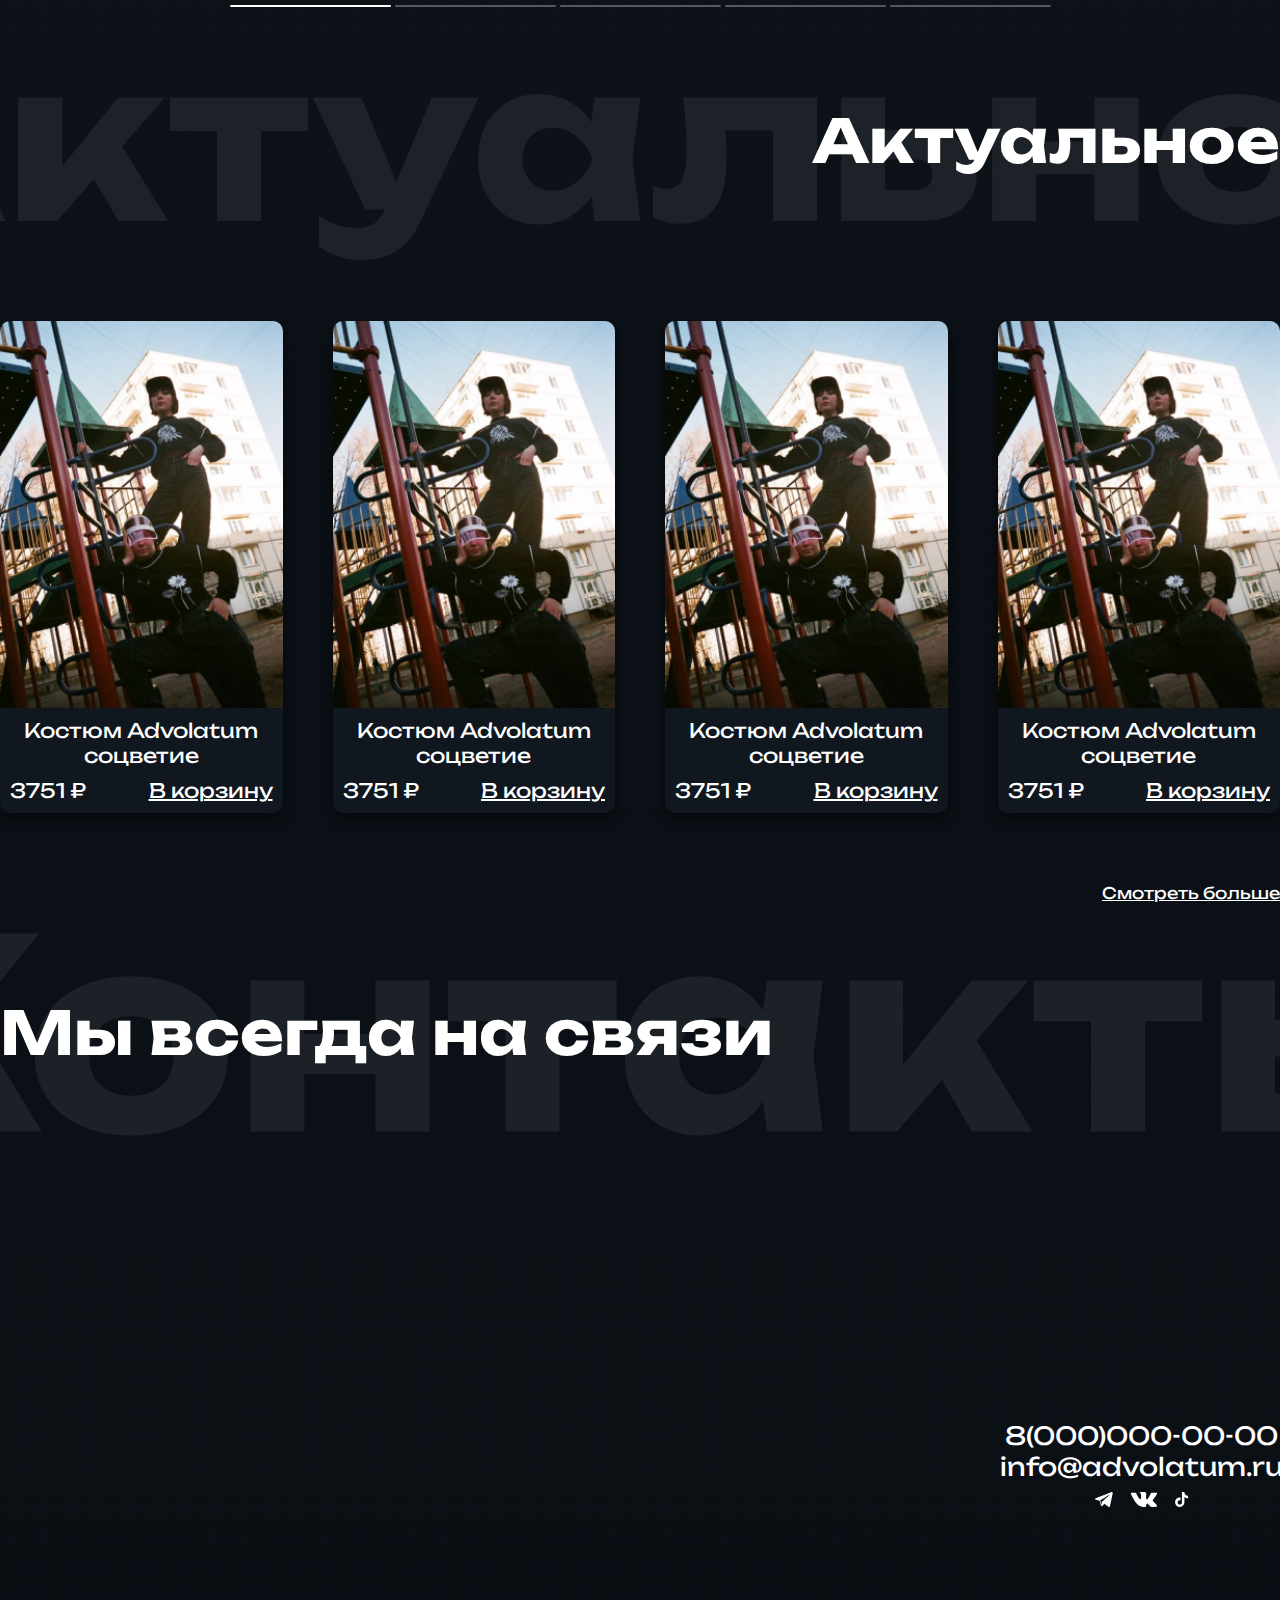
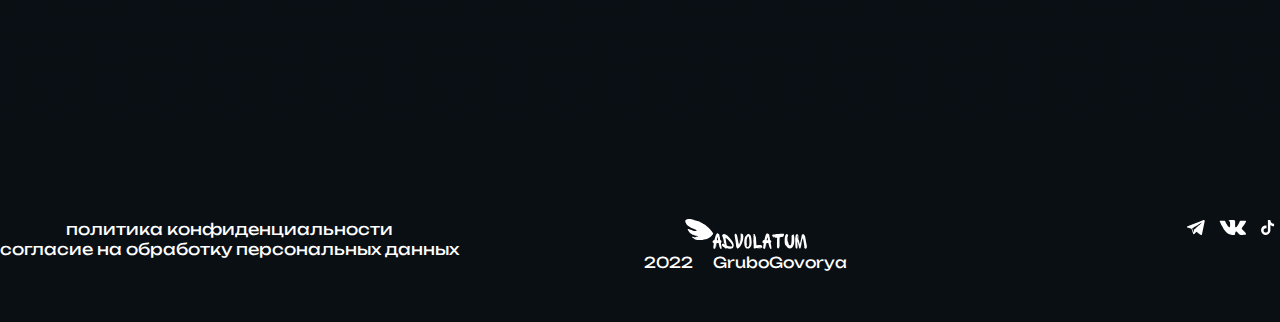
==== commit d0856794: "#13.01.2024" ====
--- a/src/html/index.html
+++ b/src/html/index.html
@@ -22,9 +22,9 @@
                     <a href="/src/html/orderpage.html">корзина</a>
                 </div>
                 <div class="header-left-side-bottom">
-                    <a href="#/">девушкам </a>
-                    <a href="#/">мужчинам</a>
-                    <a href="#/">унисекс</a>
+                    <a href="/src/html/katalog.html">девушкам </a>
+                    <a href="/src/html/katalog.html">мужчинам</a>
+                    <a href="/src/html/katalog.html">унисекс</a>
                 </div>
 
             </div>
--- a/src/css/style.css
+++ b/src/css/style.css
@@ -404,7 +404,7 @@
 footer .container {
     color: white;
     display: flex;
-    justify-content: space-around;
+    justify-content: space-between;
     text-align: center;
 }
 
@@ -414,4 +414,8 @@
     gap: 20px;
 }
 
+.footer-center-side {
+    margin-right: 150px;
+}
+
 /* footer-end */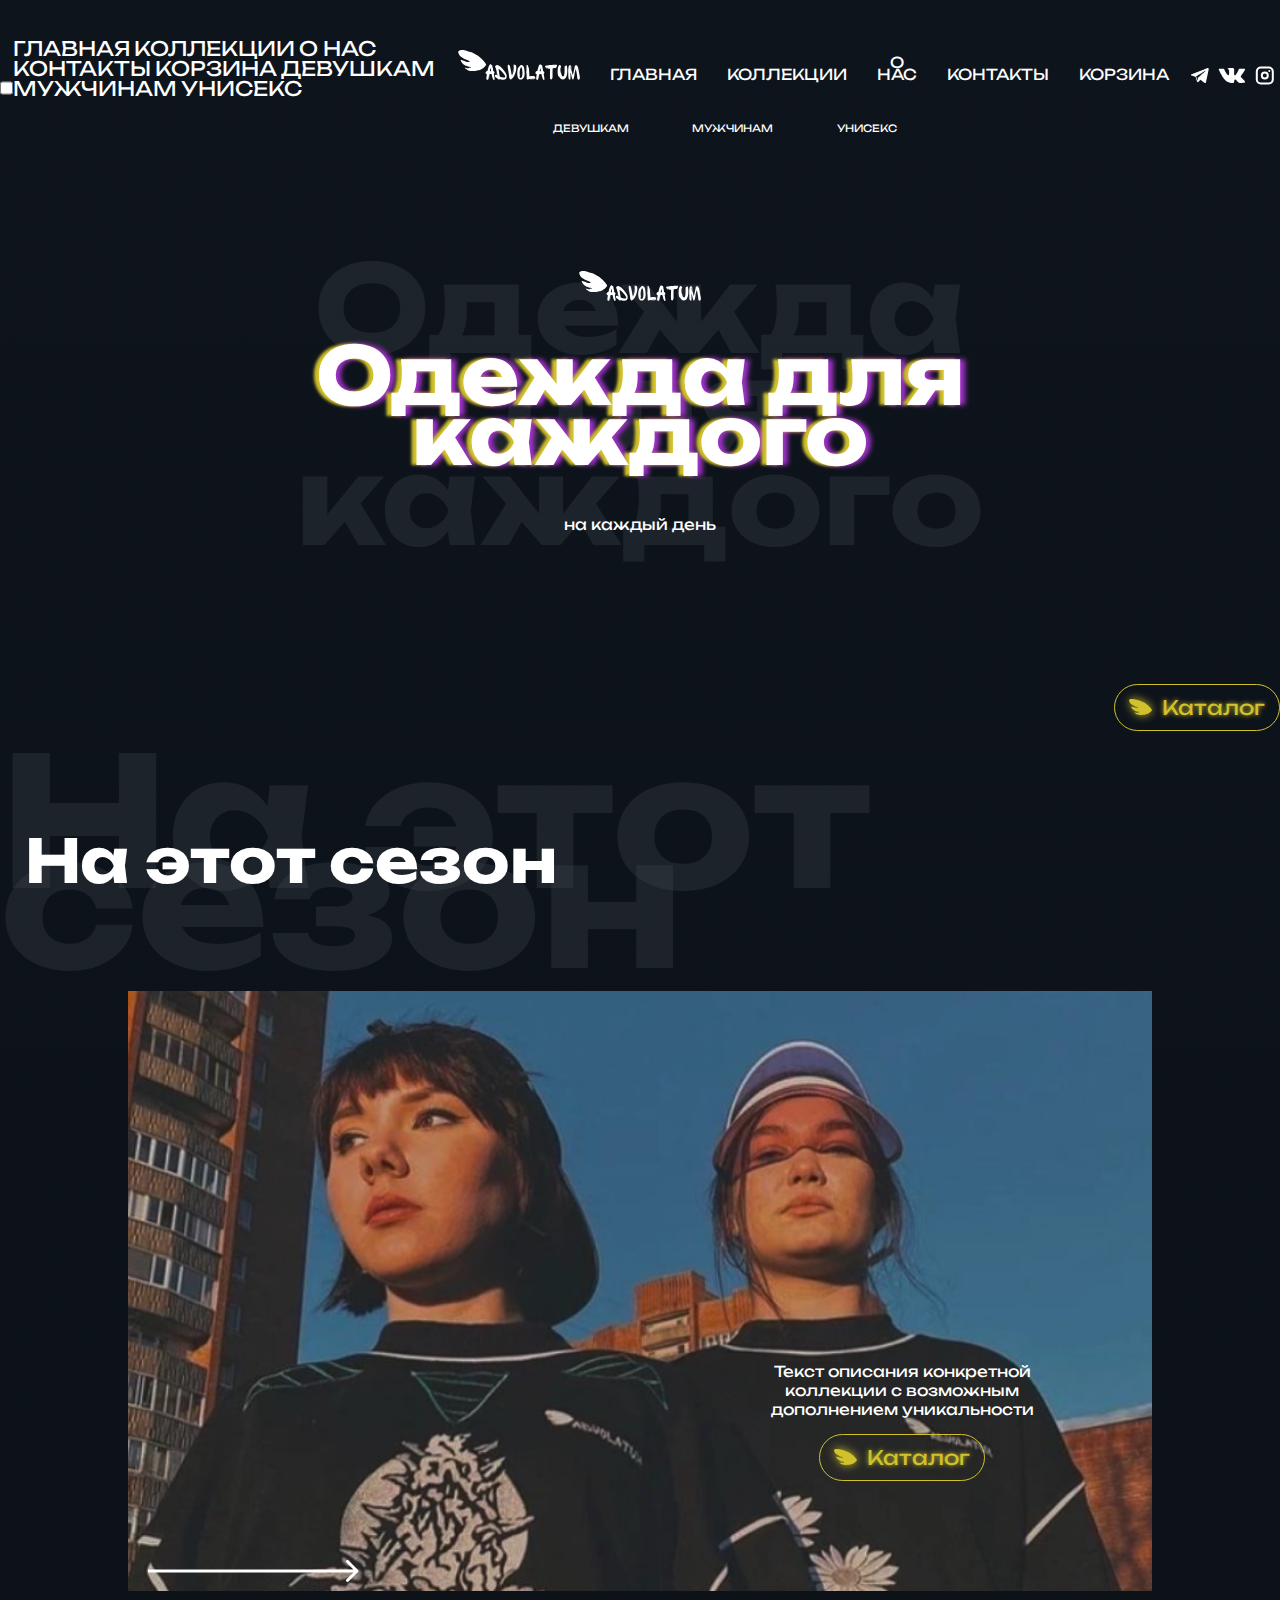
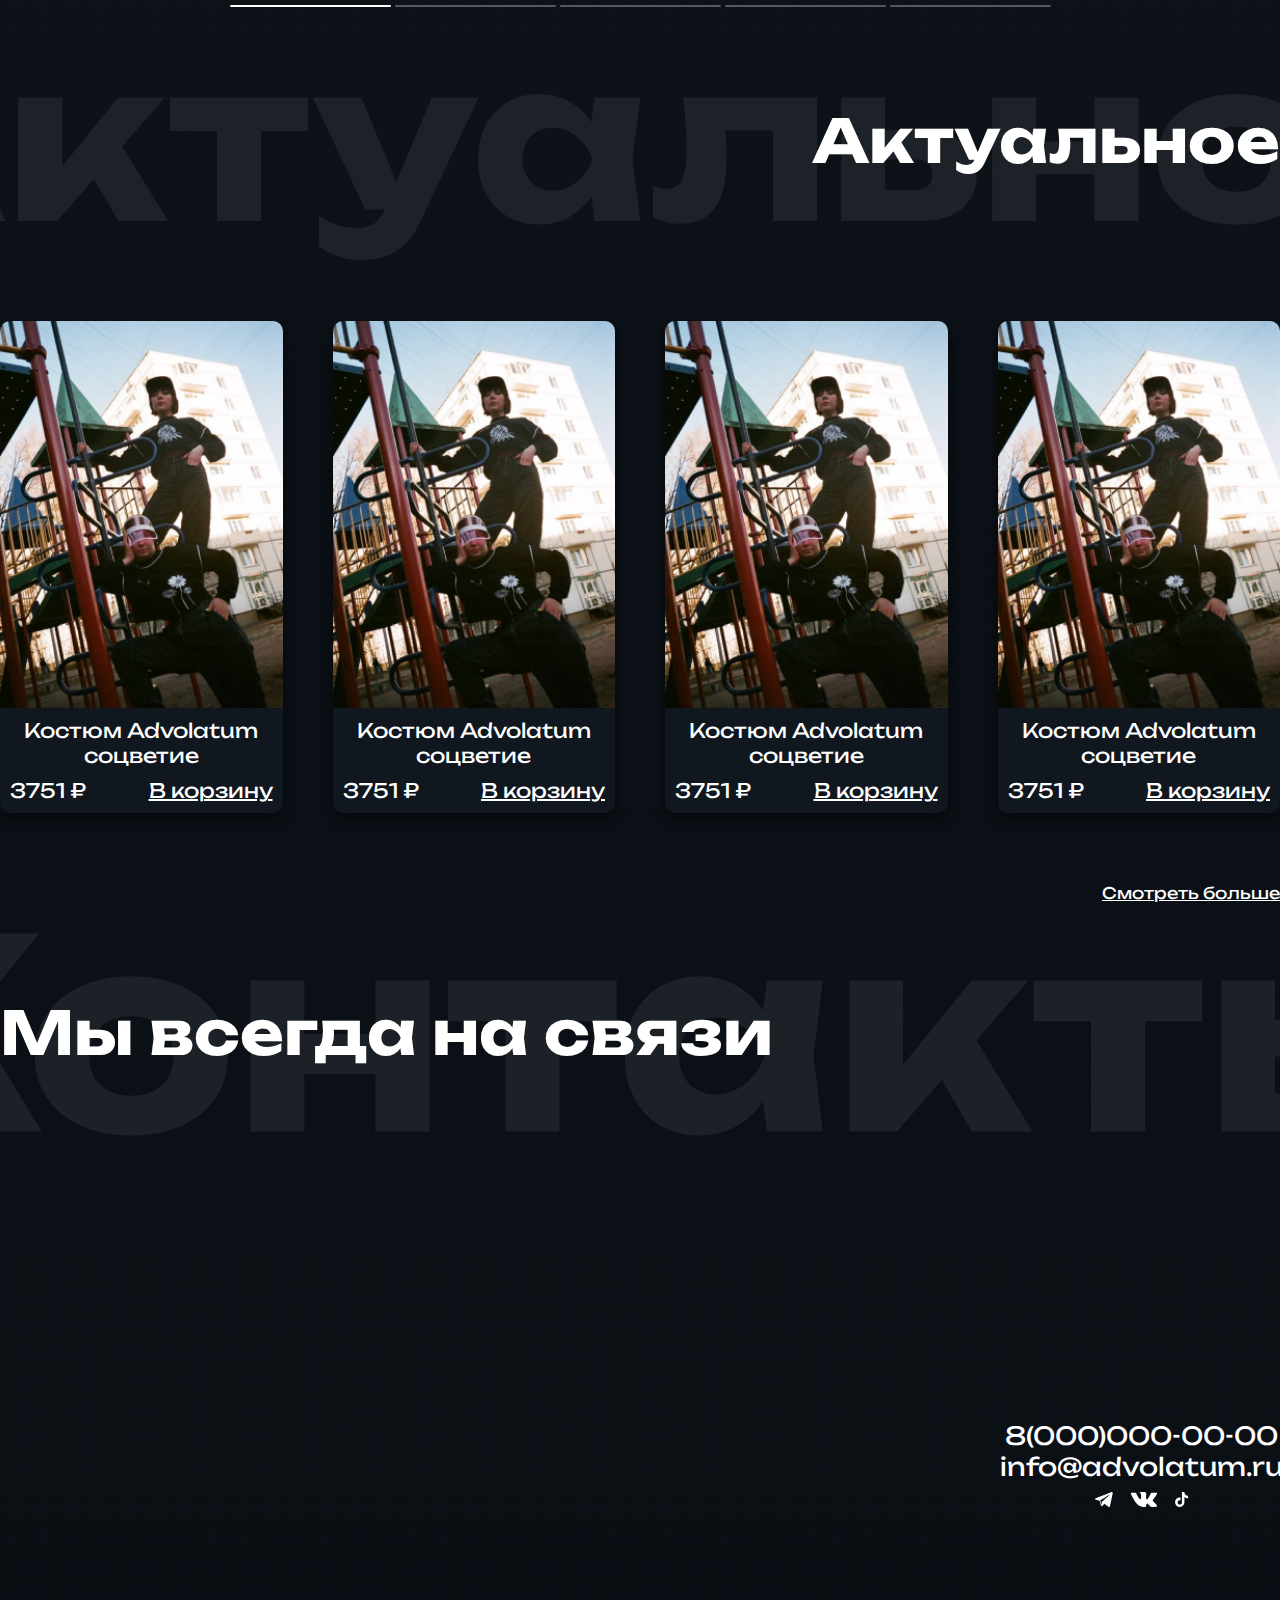
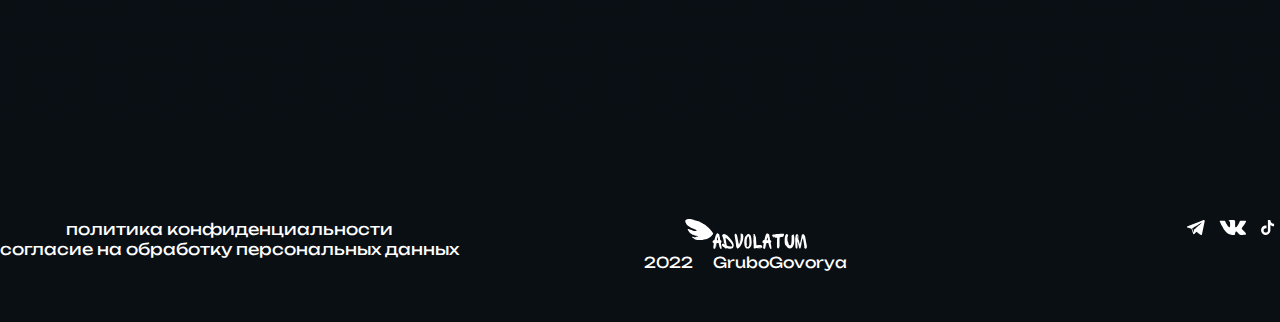
==== commit 16e70aaf: "Add files via upload" ====
--- a/src/html/index.html
+++ b/src/html/index.html
@@ -1,218 +1,268 @@
-<!DOCTYPE html>
-<html lang="en">
-
-<head>
-    <meta charset="UTF-8">
-    <meta name="viewport" content="width=device-width, initial-scale=1.0">
-    <link rel="stylesheet" href="/src/css/style.css">
-    <title>advolatum</title>
-</head>
-
-<body>
-
-    <header>
-        <div class="container">
-            <div class="header-left-side">
-                <div class="header-left-side-top">
-                    <a href="/src/html/index.html" id="logo"><img src="/src/img/Лого.svg" alt=""></a>
-                    <a href="/src/html/index.html">Главная</a>
-                    <a href="#/">коллекции</a>
-                    <a href="#/">О нас</a>
-                    <a href="/src/html/contact.html">контакты</a>
-                    <a href="/src/html/orderpage.html">корзина</a>
-                </div>
-                <div class="header-left-side-bottom">
-                    <a href="/src/html/katalog.html">девушкам </a>
-                    <a href="/src/html/katalog.html">мужчинам</a>
-                    <a href="/src/html/katalog.html">унисекс</a>
-                </div>
-
-            </div>
-            <div class="header-right-side">
-                <a href="#/"><img src="/src/img/tg.svg" alt=""></a>
-                <a href="#/"><img src="/src/img/vk.svg" alt=""></a>
-                <a href="#/"><img src="/src/img/inst.svg" alt=""></a>
-            </div>
-        </div>
-    </header>
-
-    <section class="hero">
-        <div class="container">
-            <img src="/src/img/Лого.svg" alt="">
-            <h2 class="hero-title-main">Одежда для <br> каждого <span class="hero-title-behind">Одежда для
-                    каждого</span>
-            </h2>
-            <p class="hero-underhero-text">на каждый день</p>
-            <!-- --- -->
-            <div class="hero-katalog-container">
-                <a href="#/" class="golden-btn"><img src="/src/img/kataloglogo.svg" alt="">Каталог</a>
-            </div>
-            <!-- --- -->
-        </div>
-    </section>
-
-    <section class="season">
-        <div class="container">
-            <h2 class="season-title-main">На этот сезон<span class="season-title-behind">На этот сезон</span></h2>
-            <div class="slider-container">
-                <a href="#/" class="season-arrow"><img src="/src/img/arrow.svg" alt=""></a>
-                <div class="season-slider">
-                    <div class="season-slide">
-                        <img src="/src/img/season-slide.png" alt="" class="slide-img">
-                        <div class="season-slide-info">
-                            <p>Текст описания конкретной коллекции с возможным дополнением уникальности</p>
-                            <a href="#/" class="golden-btn"><img src="/src/img/kataloglogo.svg" alt="">Каталог</a>
-                        </div>
-                    </div>
-
-                    <div class="season-slide">
-                        <img src="/src/img/season-slide.png" alt="" class="slide-img">
-                        <div class="season-slide-info">
-                            <p>Текст описания конкретной коллекции с возможным дополнением уникальности</p>
-                            <a href="#/" class="golden-btn"><img src="/src/img/kataloglogo.svg" alt="">Каталог</a>
-                        </div>
-                    </div>
-
-                    <div class="season-slide">
-                        <img src="/src/img/season-slide.png" alt="" class="slide-img">
-                        <div class="season-slide-info">
-                            <p>Текст описания конкретной коллекции с возможным дополнением уникальности</p>
-                            <a href="#/" class="golden-btn"><img src="/src/img/kataloglogo.svg" alt="">Каталог</a>
-                        </div>
-                    </div>
-
-                    <div class="season-slide">
-                        <img src="/src/img/season-slide.png" alt="" class="slide-img">
-                        <div class="season-slide-info">
-                            <p>Текст описания конкретной коллекции с возможным дополнением уникальности</p>
-                            <a href="#/" class="golden-btn"><img src="/src/img/kataloglogo.svg" alt="">Каталог</a>
-                        </div>
-                    </div>
-
-                    <div class="season-slide">
-                        <img src="/src/img/season-slide.png" alt="" class="slide-img">
-                        <div class="season-slide-info">
-                            <p>Текст описания конкретной коллекции с возможным дополнением уникальности</p>
-                            <a href="#/" class="golden-btn"><img src="/src/img/kataloglogo.svg" alt="">Каталог</a>
-                        </div>
-                    </div>
-                </div>
-            </div>
-            <div class="season-line">
-                <a href="#/" class="active-line line"><img src="/src/img/line.svg" alt=""></a>
-                <a href="#/" class="line"><img src="/src/img/line.svg" alt=""></a>
-                <a href="#/" class="line"><img src="/src/img/line.svg" alt=""></a>
-                <a href="#/" class="line"><img src="/src/img/line.svg" alt=""></a>
-                <a href="#/" class="line"><img src="/src/img/line.svg" alt=""></a>
-            </div>
-        </div>
-    </section>
-
-    <section class="actual">
-        <div class="container">
-            <h2 class="actual-title-main">Актуальное<span class="actual-title-behind">Актуальное</span></h2>
-
-            <div class="actual-block">
-                <div class="actual-block-card">
-                    <img src="/src/img/actual-card.png" alt="">
-                    <p>Костюм Advolatum
-                        <br>соцветие
-                    </p>
-                    <div class="actual-block-card-bottom">
-                        <p>3751 ₽</p>
-                        <a href="#/">В корзину</a>
-                    </div>
-                </div>
-
-                <div class="actual-block-card">
-                    <img src="/src/img/actual-card.png" alt="">
-                    <p>Костюм Advolatum
-                        <br>соцветие
-                    </p>
-                    <div class="actual-block-card-bottom">
-                        <p>3751 ₽</p>
-                        <a href="#/">В корзину</a>
-                    </div>
-                </div>
-
-                <div class="actual-block-card">
-                    <img src="/src/img/actual-card.png" alt="">
-                    <p>Костюм Advolatum
-                        <br>соцветие
-                    </p>
-                    <div class="actual-block-card-bottom">
-                        <p>3751 ₽</p>
-                        <a href="#/">В корзину</a>
-                    </div>
-                </div>
-
-                <div class="actual-block-card">
-                    <img src="/src/img/actual-card.png" alt="">
-                    <p>Костюм Advolatum
-                        <br>соцветие
-                    </p>
-                    <div class="actual-block-card-bottom">
-                        <p>3751 ₽</p>
-                        <a href="#/">В корзину</a>
-                    </div>
-                </div>
-            </div>
-
-            <a href="#/" class="actual-watchmore">Смотреть больше</a>
-
-        </div>
-    </section>
-
-    <section class="map">
-        <div class="container">
-            <h2 class="map-title-main">Мы всегда на связи<span class="map-title-behind">Контакты</span></h2>
-
-            <div class="map-block">
-                <div class="map-main">
-                    <iframe
-                        src="https://www.google.com/maps/embed?pb=!1m14!1m12!1m3!1d18003.8511428441!2d37.8723395!3d55.663228600000004!2m3!1f0!2f0!3f0!3m2!1i1024!2i768!4f13.1!5e0!3m2!1sru!2sru!4v1703606935342!5m2!1sru!2sru"
-                        width="1000" height="500" style="border:0;" allowfullscreen="" loading="lazy"
-                        referrerpolicy="no-referrer-when-downgrade"></iframe>
-                </div>
-                <div class="map-contact">
-                    <p>8(000)000-00-00</p>
-                    <p>info@advolatum.ru</p>
-                    <div class="map-contact-link">
-                        <a href="#/"><img src="/src/img/tg.svg" alt=""></a>
-                        <a href="#/"><img src="/src/img/vk.svg" alt=""></a>
-                        <a href="#/"><img src="/src/img/tt.svg" alt=""></a>
-                    </div>
-                </div>
-            </div>
-        </div>
-    </section>
-
-    <footer>
-        <div class="container">
-            <div class="footer-left-side">
-                <p>политика конфиденциальности <br>
-                    согласие на обработку персональных данных</p>
-            </div>
-            <div class="footer-center-side">
-                <div><img src="/src/img/Лого.svg" alt=""></div>
-                <div class="footer-center-side-bottom">
-                    <div>
-                        <p>2022</p>
-                    </div>
-                    <div>
-                        <p>GruboGovorya</p>
-                    </div>
-                </div>
-            </div>
-            <div class="footer-right-side">
-                <a href="#/"><img src="/src/img/tg.svg" alt=""></a>
-                <a href="#/"><img src="/src/img/vk.svg" alt=""></a>
-                <a href="#/"><img src="/src/img/tt.svg" alt=""></a>
-            </div>
-        </div>
-    </footer>
-
-    <script src="/src/js/main.js"></script>
-</body>
-
-</html>+<!DOCTYPE html>
+<html lang="en">
+  <head>
+    <meta charset="UTF-8" />
+    <meta name="viewport" content="width=device-width, initial-scale=1.0" />
+    <link rel="stylesheet" href="/src/css/style.css" />
+    <title>advolatum</title>
+  </head>
+
+  <body>
+    <header>
+      <div class="container header-container">
+        <input type="checkbox" id="burger" />
+        <label for="burger" id="gamburger">
+          <span></span>
+        </label>
+        <div id="mob-menu">
+          <a href="/src/html/index.html">Главная</a>
+          <a href="#/">коллекции</a>
+          <a href="#/">О нас</a>
+          <a href="/src/html/contact.html">контакты</a>
+          <a href="/src/html/orderpage.html">корзина</a>
+          <a href="/src/html/katalog.html">девушкам </a>
+          <a href="/src/html/katalog.html">мужчинам</a>
+          <a href="/src/html/katalog.html">унисекс</a>
+        </div>
+
+
+        <div class="header-left-side">
+          <div class="header-left-side-top">
+            <a href="/src/html/index.html" id="logo"
+              ><img src="/src/img/Лого.svg" alt=""
+            /></a>
+            <a href="/src/html/index.html">Главная</a>
+            <a href="#/">коллекции</a>
+            <a href="#/">О нас</a>
+            <a href="/src/html/contact.html">контакты</a>
+            <a href="/src/html/orderpage.html">корзина</a>
+          </div>
+          <div class="header-left-side-bottom">
+            <a href="/src/html/katalog.html">девушкам </a>
+            <a href="/src/html/katalog.html">мужчинам</a>
+            <a href="/src/html/katalog.html">унисекс</a>
+          </div>
+        </div>
+        <div class="header-right-side">
+          <a href="#/"><img src="/src/img/tg.svg" alt="" /></a>
+          <a href="#/"><img src="/src/img/vk.svg" alt="" /></a>
+          <a href="#/"><img src="/src/img/inst.svg" alt="" /></a>
+        </div>
+      </div>
+    </header>
+
+    <section class="hero">
+      <div class="container">
+        <img src="/src/img/Лого.svg" alt="" />
+        <h2 class="hero-title-main">
+          Одежда для <br/>
+          каждого <span class="hero-title-behind">Одежда для каждого</span>
+        </h2>
+        <p class="hero-underhero-text">на каждый день</p>
+        <!-- --- -->
+        <div class="hero-katalog-container">
+          <a href="#/" class="golden-btn"
+            ><img src="/src/img/kataloglogo.svg" alt="" />Каталог</a
+          >
+        </div>
+        <!-- --- -->
+      </div>
+    </section>
+
+    <section class="season">
+      <div class="container">
+        <h2 class="season-title-main">
+          На этот сезон<span class="season-title-behind">На этот сезон</span>
+        </h2>
+        <div class="slider-container">
+          <a href="#/" class="season-arrow"
+            ><img src="/src/img/arrow.svg" alt=""
+          /></a>
+          <div class="season-slider">
+            <div class="season-slide">
+              <img src="/src/img/season-slide.png" alt="" class="slide-img" />
+              <div class="season-slide-info">
+                <p>
+                  Текст описания конкретной коллекции с возможным дополнением
+                  уникальности
+                </p>
+                <a href="#/" class="golden-btn"
+                  ><img src="/src/img/kataloglogo.svg" alt="" />Каталог</a
+                >
+              </div>
+            </div>
+
+            <div class="season-slide">
+              <img src="/src/img/season-slide.png" alt="" class="slide-img" />
+              <div class="season-slide-info">
+                <p>
+                  Текст описания конкретной коллекции с возможным дополнением
+                  уникальности
+                </p>
+                <a href="#/" class="golden-btn"
+                  ><img src="/src/img/kataloglogo.svg" alt="" />Каталог</a
+                >
+              </div>
+            </div>
+
+            <div class="season-slide">
+              <img src="/src/img/season-slide.png" alt="" class="slide-img" />
+              <div class="season-slide-info">
+                <p>
+                  Текст описания конкретной коллекции с возможным дополнением
+                  уникальности
+                </p>
+                <a href="#/" class="golden-btn"
+                  ><img src="/src/img/kataloglogo.svg" alt="" />Каталог</a
+                >
+              </div>
+            </div>
+
+            <div class="season-slide">
+              <img src="/src/img/season-slide.png" alt="" class="slide-img" />
+              <div class="season-slide-info">
+                <p>
+                  Текст описания конкретной коллекции с возможным дополнением
+                  уникальности
+                </p>
+                <a href="#/" class="golden-btn"
+                  ><img src="/src/img/kataloglogo.svg" alt="" />Каталог</a
+                >
+              </div>
+            </div>
+
+            <div class="season-slide">
+              <img src="/src/img/season-slide.png" alt="" class="slide-img" />
+              <div class="season-slide-info">
+                <p>
+                  Текст описания конкретной коллекции с возможным дополнением
+                  уникальности
+                </p>
+                <a href="#/" class="golden-btn"
+                  ><img src="/src/img/kataloglogo.svg" alt="" />Каталог</a
+                >
+              </div>
+            </div>
+          </div>
+        </div>
+        <div class="season-line">
+          <a href="#/" class="active-line line"
+            ><img src="/src/img/line.svg" alt=""
+          /></a>
+          <a href="#/" class="line"><img src="/src/img/line.svg" alt="" /></a>
+          <a href="#/" class="line"><img src="/src/img/line.svg" alt="" /></a>
+          <a href="#/" class="line"><img src="/src/img/line.svg" alt="" /></a>
+          <a href="#/" class="line"><img src="/src/img/line.svg" alt="" /></a>
+        </div>
+      </div>
+    </section>
+
+    <section class="actual">
+      <div class="container">
+        <h2 class="actual-title-main">
+          Актуальное<span class="actual-title-behind">Актуальное</span>
+        </h2>
+
+        <div class="actual-block">
+          <div class="actual-block-card">
+            <img src="/src/img/actual-card.png" alt="" />
+            <p>Костюм Advolatum <br />соцветие</p>
+            <div class="actual-block-card-bottom">
+              <p>3751 ₽</p>
+              <a href="#/">В корзину</a>
+            </div>
+          </div>
+
+          <div class="actual-block-card">
+            <img src="/src/img/actual-card.png" alt="" />
+            <p>Костюм Advolatum <br />соцветие</p>
+            <div class="actual-block-card-bottom">
+              <p>3751 ₽</p>
+              <a href="#/">В корзину</a>
+            </div>
+          </div>
+
+          <div class="actual-block-card">
+            <img src="/src/img/actual-card.png" alt="" />
+            <p>Костюм Advolatum <br />соцветие</p>
+            <div class="actual-block-card-bottom">
+              <p>3751 ₽</p>
+              <a href="#/">В корзину</a>
+            </div>
+          </div>
+
+          <div class="actual-block-card">
+            <img src="/src/img/actual-card.png" alt="" />
+            <p>Костюм Advolatum <br />соцветие</p>
+            <div class="actual-block-card-bottom">
+              <p>3751 ₽</p>
+              <a href="#/">В корзину</a>
+            </div>
+          </div>
+        </div>
+
+        <a href="#/" class="actual-watchmore">Смотреть больше</a>
+      </div>
+    </section>
+
+    <section class="map">
+      <div class="container">
+        <h2 class="map-title-main">
+          Мы всегда на связи<span class="map-title-behind">Контакты</span>
+        </h2>
+
+        <div class="map-block">
+          <div class="map-main">
+            <iframe
+              src="https://www.google.com/maps/embed?pb=!1m14!1m12!1m3!1d18003.8511428441!2d37.8723395!3d55.663228600000004!2m3!1f0!2f0!3f0!3m2!1i1024!2i768!4f13.1!5e0!3m2!1sru!2sru!4v1703606935342!5m2!1sru!2sru"
+              width="1000"
+              height="500"
+              style="border: 0"
+              allowfullscreen=""
+              loading="lazy"
+              referrerpolicy="no-referrer-when-downgrade"
+            ></iframe>
+          </div>
+          <div class="map-contact">
+            <p>8(000)000-00-00</p>
+            <p>info@advolatum.ru</p>
+            <div class="map-contact-link">
+              <a href="#/"><img src="/src/img/tg.svg" alt="" /></a>
+              <a href="#/"><img src="/src/img/vk.svg" alt="" /></a>
+              <a href="#/"><img src="/src/img/tt.svg" alt="" /></a>
+            </div>
+          </div>
+        </div>
+      </div>
+    </section>
+
+    <footer>
+      <div class="container">
+        <div class="footer-left-side">
+          <p>
+            политика конфиденциальности <br />
+            согласие на обработку персональных данных
+          </p>
+        </div>
+        <div class="footer-center-side">
+          <div><img src="/src/img/Лого.svg" alt="" /></div>
+          <div class="footer-center-side-bottom">
+            <div>
+              <p>2022</p>
+            </div>
+            <div>
+              <p>GruboGovorya</p>
+            </div>
+          </div>
+        </div>
+        <div class="footer-right-side">
+          <a href="#/"><img src="/src/img/tg.svg" alt="" /></a>
+          <a href="#/"><img src="/src/img/vk.svg" alt="" /></a>
+          <a href="#/"><img src="/src/img/tt.svg" alt="" /></a>
+        </div>
+      </div>
+    </footer>
+
+    <script src="/src/js/main.js"></script>
+  </body>
+</html>
--- a/src/css/style.css
+++ b/src/css/style.css
@@ -1,421 +1,622 @@
-@import url('https://fonts.googleapis.com/css2?family=Unbounded:wght@200;300;400;500;600;700;800;900&display=swap');
-
-* {
-    margin: 0;
-    padding: 0;
-}
-
-.container {
-    max-width: 1650px;
-    box-sizing: border-box;
-    margin: auto;
-}
-
-/* html {
-    height: 100%;
-} */
-
-body {
-    min-height: 100%;
-    /* background: linear-gradient(180deg, #51647B 9.93%, #798088 100%); */
-    font-family: 'Unbounded', sans-serif;
-    background: linear-gradient(180deg, #0E141C 0%, #0A0F14 100%);
-    /* background-size: cover;
-    background-repeat: no-repeat; */
-}
-
-body a {
-    text-decoration: none;
-    color: #FFFFFF;
-}
-
-
-/* HEADER-start */
-
-header {
-    padding-top: 40px;
-}
-
-header .container {
-    display: flex;
-    justify-content: space-between;
-}
-
-.header-left-side-top a:hover {
-    color: #D1C12B;
-}
-
-.header-left-side-bottom a:hover {
-    color: #D1C12B;
-}
-
-header a {
-    text-align: center;
-    font-size: 20px;
-    font-style: normal;
-    font-weight: 400;
-    line-height: 12px;
-    text-transform: uppercase;
-}
-
-.header-left-side-top {
-    display: flex;
-    margin-bottom: 25px;
-    align-items: flex-end;
-}
-
-.header-left-side-top a {
-    font-size: 15px;
-    padding: 10px 15px;
-}
-
-.header-left-side-bottom {
-    margin-left: 80px;
-}
-
-.header-left-side-bottom a {
-    font-size: 10px;
-    padding: 10px 30px;
-}
-
-.header-right-side {
-    display: flex;
-    align-items: flex-end;
-    height: 51px;
-}
-
-.header-right-side a {
-    height: 32px;
-    width: 32px;
-    display: flex;
-    align-items: center;
-    justify-content: center;
-}
-
-/* HEADER-end */
-
-/* HERO-start */
-
-.hero {
-    margin-top: 135px;
-}
-
-.hero .container {
-    text-align: center;
-}
-
-.hero-title-main {
-    position: relative;
-    font-size: 80px;
-    color: white;
-    margin-top: 40px;
-    line-height: 60px;
-    text-shadow: -5px 0 3px #D1C12B, 5px 0 5px #A232CA;
-}
-
-.hero-title-behind {
-    z-index: -1;
-    color: #454a504b;
-    position: absolute;
-    left: 50%;
-    transform: translate(-50%, -50%) scale(1.2);
-    font-size: 100px;
-    line-height: 80px;
-    top: 50%;
-    text-shadow: none;
-}
-
-.hero-underhero-text {
-    margin-top: 50px;
-    font-size: 15px;
-    color: #fff;
-}
-
-.golden-btn {
-    border: 1px solid #D1C12B;
-    border-radius: 50px;
-    padding: 10px 14px;
-    text-shadow: 0 0 5px #D1C12B;
-    color: #D1C12B;
-    display: inline-block;
-    font-size: 20px;
-}
-
-.golden-btn:hover {
-    background-color: #D1C12B;
-    color: white;
-    transition: 1s;
-}
-
-.golden-btn:hover img {
-    filter: brightness(300%);
-    transition: 1s;
-}
-
-.golden-btn img {
-    margin-right: 10px;
-    filter: drop-shadow(0 0 5px #D1C12B);
-    transition: 1s;
-}
-
-.hero-katalog-container {
-    text-align: right;
-    margin-top: 150px;
-    margin-bottom: 100px;
-}
-
-
-/* HERO-end */
-
-/* season-start */
-
-.season-title-main {
-    position: relative;
-    font-size: 60px;
-    padding-left: 25px;
-    color: white;
-    margin-top: 40px;
-    line-height: 60px;
-    margin-bottom: 100px;
-}
-
-.season-title-behind {
-    z-index: -1;
-    color: #454a504b;
-    position: absolute;
-    left: 50%;
-    transform: translate(-50%, -50%);
-    font-size: 180px;
-    line-height: 80px;
-    top: 50%;
-    text-shadow: none;
-    width: 100%;
-}
-
-.season-slider {
-    position: relative;
-    font-size: 0;
-    white-space: nowrap;
-    transform: translateX(0);
-    transition: 1s;
-}
-
-.season-slide {
-    position: relative;
-    display: inline-flex;
-    justify-content: flex-end;
-    align-items: flex-end;
-    height: 600px;
-    text-align: center;
-    width: 100%;
-    white-space: normal;
-}
-
-.season-slide-info {
-    width: 300px;
-    position: relative;
-    padding-right: 100px;
-    padding-bottom: 110px;
-}
-
-.slide-img {
-    width: 100%;
-    height: 100%;
-    object-fit: cover;
-    position: absolute;
-}
-
-.season-arrow {
-    position: absolute;
-    z-index: 5;
-    bottom: 0;
-    height: 40px;
-    display: block;
-    padding: 0 20px;
-    display: flex;
-    align-items: center;
-}
-
-.season-line {
-    text-align: center;
-}
-
-.season-line a {
-    opacity: 0.3;
-    transition: 1s;
-}
-
-.season-line .active-line {
-    opacity: 1;
-}
-
-.season-line a:hover {
-    opacity: 1;
-}
-
-.season-slide-info p {
-    color: #FFFFFF;
-    margin-bottom: 15px;
-    font-size: 15px;
-}
-
-.slider-container {
-    position: relative;
-    margin: auto;
-    overflow: hidden;
-    width: 80%;
-}
-
-/* season-end */
-
-/* actual-start */
-
-.actual-title-main {
-    position: relative;
-    font-size: 60px;
-    color: white;
-    margin-top: 40px;
-    line-height: 60px;
-    text-align: right;
-    margin-top: 100px;
-    margin-bottom: 150px;
-}
-
-.actual-title-behind {
-    z-index: -1;
-    color: #454a504b;
-    position: absolute;
-    left: 50%;
-    transform: translate(-50%, -50%) scale(1.2);
-    line-height: 80px;
-    top: 50%;
-    text-shadow: none;
-    font-size: 180px;
-}
-
-.actual-block {
-    text-align: center;
-    font-size: 0;
-    margin-bottom: 70px;
-}
-
-.actual-block-card {
-    background-color: #10171F;
-    border-radius: 10px;
-    color: white;
-    display: inline-block;
-    overflow: hidden;
-    margin: 0 25px;
-    box-shadow: 0 5px 15px rgba(0, 0, 0, 0.575);
-    width: calc((100% - 150px) / 4);
-    font-size: 20px;
-    transition: 1s;
-}
-
-.actual-block-card:hover {
-    transform: scale(1.05);
-}
-
-.actual-block-card:first-child {
-    margin-left: 0;
-}
-
-.actual-block-card:last-child {
-    margin-right: 0;
-}
-
-.actual-block-card>p {
-    margin-top: 5px;
-}
-
-.actual-block-card img {
-    width: 100%;
-}
-
-.actual-block-card-bottom {
-    display: flex;
-    justify-content: space-between;
-    margin: 10px;
-}
-
-.actual a {
-    text-decoration: underline;
-    transition: .5s;
-}
-
-.actual a:hover {
-    color: #D1C12B;
-    text-decoration: none;
-}
-
-.actual .container {
-    text-align: right;
-}
-
-/* actual-end */
-
-/* map-start */
-
-.map {
-    margin-bottom: 100px;
-}
-
-.map-title-main {
-    position: relative;
-    font-size: 60px;
-    color: white;
-    margin-top: 40px;
-    line-height: 60px;
-    margin-top: 100px;
-    margin-bottom: 150px;
-}
-
-.map-title-behind {
-    z-index: -1;
-    color: #454a504b;
-    position: absolute;
-    left: 50%;
-    transform: translate(-50%, -50%) scale(1.2);
-    line-height: 80px;
-    top: 50%;
-    text-shadow: none;
-    font-size: 220px;
-}
-
-.map-block {
-    display: flex;
-    color: white;
-    font-size: 25px;
-}
-
-.map-contact {
-    text-align: center;
-    margin: auto;
-}
-
-/* map-end */
-
-/* footer-start */
-
-footer {
-    margin-bottom: 50px;
-}
-
-footer .container {
-    color: white;
-    display: flex;
-    justify-content: space-between;
-    text-align: center;
-}
-
-.footer-center-side-bottom {
-    display: flex;
-    font-size: 15px;
-    gap: 20px;
-}
-
-.footer-center-side {
-    margin-right: 150px;
-}
-
-/* footer-end */+@import url("https://fonts.googleapis.com/css2?family=Unbounded:wght@200;300;400;500;600;700;800;900&display=swap");
+
+* {
+  -webkit-tap-highlight-color: rgba(0,0,0,0);
+  margin: 0;
+  padding: 0;
+}
+
+.container {
+  max-width: 1650px;
+  box-sizing: border-box;
+  margin: auto;
+}
+
+/* .container:not(.header-container) {
+    display: none;
+} */
+
+/* html {
+    height: 100%;
+} */
+
+html {
+    overflow: hidden;
+}
+
+body {
+  min-height: 100%;
+  /* background: linear-gradient(180deg, #51647B 9.93%, #798088 100%); */
+  font-family: "Unbounded", sans-serif;
+  background: linear-gradient(180deg, #0e141c 0%, #0a0f14 100%);
+  /* background-size: cover;
+    background-repeat: no-repeat; */
+}
+
+body a {
+  text-decoration: none;
+  color: #ffffff;
+}
+
+/* HEADER-start */
+
+header {
+  padding-top: 40px;
+}
+
+header .container {
+  display: flex;
+  justify-content: space-between;
+}
+
+.header-left-side-top a:hover {
+  color: #d1c12b;
+}
+
+.header-left-side-bottom a:hover {
+  color: #d1c12b;
+}
+
+header a {
+  text-align: center;
+  font-size: 20px;
+  font-style: normal;
+  font-weight: 400;
+  line-height: 12px;
+  text-transform: uppercase;
+}
+
+.header-left-side-top {
+  display: flex;
+  margin-bottom: 25px;
+  align-items: flex-end;
+}
+
+.header-left-side-top a {
+  font-size: 15px;
+  padding: 10px 15px;
+}
+
+.header-left-side-bottom {
+  margin-left: 80px;
+}
+
+.header-left-side-bottom a {
+  font-size: 10px;
+  padding: 10px 30px;
+}
+
+.header-right-side {
+  display: flex;
+  align-items: flex-end;
+  height: 51px;
+}
+
+.header-right-side a {
+  height: 32px;
+  width: 32px;
+  display: flex;
+  align-items: center;
+  justify-content: center;
+}
+
+/* HEADER-end */
+
+/* HERO-start */
+
+.hero {
+  margin-top: 135px;
+}
+
+.hero .container {
+  text-align: center;
+}
+
+.hero-title-main {
+  position: relative;
+  font-size: 80px;
+  color: white;
+  margin-top: 40px;
+  line-height: 60px;
+  text-shadow: -5px 0 3px #d1c12b, 5px 0 5px #a232ca;
+}
+
+.hero-title-behind {
+  z-index: -1;
+  color: #454a504b;
+  position: absolute;
+  left: 50%;
+  transform: translate(-50%, -50%) scale(1.2);
+  font-size: 100px;
+  line-height: 80px;
+  top: 50%;
+  text-shadow: none;
+}
+
+.hero-underhero-text {
+  margin-top: 50px;
+  font-size: 15px;
+  color: #fff;
+}
+
+.golden-btn {
+  border: 1px solid #d1c12b;
+  border-radius: 50px;
+  padding: 10px 14px;
+  text-shadow: 0 0 5px #d1c12b;
+  color: #d1c12b;
+  display: inline-block;
+  font-size: 20px;
+}
+
+.golden-btn:hover {
+  background-color: #d1c12b;
+  color: white;
+  transition: 1s;
+}
+
+.golden-btn:hover img {
+  filter: brightness(300%);
+  transition: 1s;
+}
+
+.golden-btn img {
+  margin-right: 10px;
+  filter: drop-shadow(0 0 5px #d1c12b);
+  transition: 1s;
+}
+
+.hero-katalog-container {
+  text-align: right;
+  margin-top: 150px;
+  margin-bottom: 100px;
+}
+
+/* HERO-end */
+
+/* season-start */
+
+.season-title-main {
+  position: relative;
+  font-size: 60px;
+  padding-left: 25px;
+  color: white;
+  margin-top: 40px;
+  line-height: 60px;
+  margin-bottom: 100px;
+}
+
+.season-title-behind {
+  z-index: -1;
+  color: #454a504b;
+  position: absolute;
+  left: 50%;
+  transform: translate(-50%, -50%);
+  font-size: 180px;
+  line-height: 80px;
+  top: 50%;
+  text-shadow: none;
+  width: 100%;
+}
+
+.season-slider {
+  position: relative;
+  font-size: 0;
+  white-space: nowrap;
+  transform: translateX(0);
+  transition: 1s;
+}
+
+.season-slide {
+  position: relative;
+  display: inline-flex;
+  justify-content: flex-end;
+  align-items: flex-end;
+  height: 600px;
+  text-align: center;
+  width: 100%;
+  white-space: normal;
+}
+
+.season-slide-info {
+  width: 300px;
+  position: relative;
+  padding-right: 100px;
+  padding-bottom: 110px;
+}
+
+.slide-img {
+  width: 100%;
+  height: 100%;
+  object-fit: cover;
+  position: absolute;
+}
+
+.season-arrow {
+  position: absolute;
+  z-index: 5;
+  bottom: 0;
+  height: 40px;
+  display: block;
+  padding: 0 20px;
+  display: flex;
+  align-items: center;
+}
+
+.season-line {
+  text-align: center;
+}
+
+.season-line a {
+  opacity: 0.3;
+  transition: 1s;
+}
+
+.season-line .active-line {
+  opacity: 1;
+}
+
+.season-line a:hover {
+  opacity: 1;
+}
+
+.season-slide-info p {
+  color: #ffffff;
+  margin-bottom: 15px;
+  font-size: 15px;
+}
+
+.slider-container {
+  position: relative;
+  margin: auto;
+  overflow: hidden;
+  width: 80%;
+}
+
+/* season-end */
+
+/* actual-start */
+
+.actual-title-main {
+  position: relative;
+  font-size: 60px;
+  color: white;
+  margin-top: 40px;
+  line-height: 60px;
+  text-align: right;
+  margin-top: 100px;
+  margin-bottom: 150px;
+}
+
+.actual-title-behind {
+  z-index: -1;
+  color: #454a504b;
+  position: absolute;
+  left: 50%;
+  transform: translate(-50%, -50%) scale(1.2);
+  line-height: 80px;
+  top: 50%;
+  text-shadow: none;
+  font-size: 180px;
+}
+
+.actual-block {
+  text-align: center;
+  font-size: 0;
+  margin-bottom: 70px;
+}
+
+.actual-block-card {
+  background-color: #10171f;
+  border-radius: 10px;
+  color: white;
+  display: inline-block;
+  overflow: hidden;
+  margin: 0 25px;
+  box-shadow: 0 5px 15px rgba(0, 0, 0, 0.575);
+  width: calc((100% - 150px) / 4);
+  font-size: 20px;
+  transition: 1s;
+}
+
+.actual-block-card:hover {
+  transform: scale(1.05);
+}
+
+.actual-block-card:first-child {
+  margin-left: 0;
+}
+
+.actual-block-card:last-child {
+  margin-right: 0;
+}
+
+.actual-block-card > p {
+  margin-top: 5px;
+}
+
+.actual-block-card img {
+  width: 100%;
+}
+
+.actual-block-card-bottom {
+  display: flex;
+  justify-content: space-between;
+  margin: 10px;
+}
+
+.actual a {
+  text-decoration: underline;
+  transition: 0.5s;
+}
+
+.actual a:hover {
+  color: #d1c12b;
+  text-decoration: none;
+}
+
+.actual .container {
+  text-align: right;
+}
+
+/* actual-end */
+
+/* map-start */
+
+.map {
+  margin-bottom: 100px;
+}
+
+.map-title-main {
+  position: relative;
+  font-size: 60px;
+  color: white;
+  margin-top: 40px;
+  line-height: 60px;
+  margin-top: 100px;
+  margin-bottom: 150px;
+}
+
+.map-title-behind {
+  z-index: -1;
+  color: #454a504b;
+  position: absolute;
+  left: 50%;
+  transform: translate(-50%, -50%) scale(1.2);
+  line-height: 80px;
+  top: 50%;
+  text-shadow: none;
+  font-size: 220px;
+}
+
+.map-block {
+  display: flex;
+  color: white;
+  font-size: 25px;
+}
+
+.map-contact {
+  text-align: center;
+  margin: auto;
+}
+
+/* map-end */
+
+/* footer-start */
+
+footer {
+  margin-bottom: 50px;
+}
+
+footer .container {
+  color: white;
+  display: flex;
+  justify-content: space-between;
+  text-align: center;
+}
+
+.footer-center-side-bottom {
+  display: flex;
+  font-size: 15px;
+  gap: 20px;
+}
+
+.footer-center-side {
+  margin-right: 150px;
+}
+
+/* footer-end */
+
+@media (max-width: 600px) {
+    header {
+        padding: 0;
+        z-index: 10;
+        top: 0;
+        background-color: #0d131b;
+        width: 100%;
+        position: fixed;
+    }
+
+    .header-right-side {
+        align-items: center;
+    }   
+
+    #burger {
+        position: absolute;
+        opacity: 0;
+        pointer-events: none;
+    }
+
+    #gamburger span, #gamburger span::before, #gamburger span::after{
+        top: 50%;
+        left: 50%;
+        transform: translate(-50%, -50%);
+        background-color: #D1C12B;
+        width: 60%;
+        height: 2px;
+        position: absolute;
+        transition: 0.5s;
+        border-radius: 10px;
+    }
+    #gamburger span::before {
+        content: '';
+        width: 100%;
+        top: 4px;
+    }
+
+    #gamburger span::after {
+        content: '';
+        width: 100%;
+        top: -2px;
+        
+    }
+
+    #burger:checked ~ label span {
+        transform:translate(-50%, -50%) rotate(45deg);
+    }
+
+    #burger:checked ~ #mob-menu {
+        top: 50px;
+        opacity: 1;
+    }
+
+    #burger:checked ~ label span::before {
+        top: 0;
+        transform:translate(-50%, -50%) rotate(-90deg);
+    }
+
+    #burger:checked ~ label span::after {
+        top: 0;
+        opacity: 0;
+        /* transform: rotate(0); */
+    }
+
+    label {
+        position: relative;
+        width: 50px;
+        height: 50px;
+    }
+.header-left-side {
+    display: none;
+  }
+  
+  #mob-menu {
+    opacity: 0;
+    z-index: -1;
+    transition: 1s;
+    position: fixed;
+    width: 100%;
+    height: 100%;
+    top: -100%;
+    background-color: #0d131b;
+  }
+
+  #mob-menu a {
+    display: block;
+    line-height: 60px;
+  }
+
+  .hero {
+    padding-top: 50px;
+  }
+
+  .hero-title-main {
+    font-size: 25px;
+    line-height: 30px;
+  }
+  .hero-title-behind {
+    font-size: 40px;
+    line-height: 40px;
+  }
+.hero-underhero-text {
+  font-size: 15px;
+  opacity: 0.3;
+}
+
+.season-title-main {
+  font-size: 25px;
+  margin-bottom: 50px;
+}
+
+.season-title-behind {
+  font-size: 70px;
+  line-height: 60px;
+}
+
+.season-slide {
+  height: 400px;
+}
+
+
+
+.slider-container {
+  width: 100%;
+  text-align:  center;
+}
+
+.season-line {
+  font-size: 0;
+}
+
+.season-line img {
+  margin-top: 20px;
+  width: 90%;
+}
+
+.season-line a {
+  width: 20%;
+  display: inline-block;
+  text-align: center;
+}
+
+.season-slide-info {
+  display: none;
+}
+
+.season-arrow {
+  width: 150px;
+  margin: 0 auto;
+}
+
+.actual-title-main {
+  font-size: 25px;
+  margin-bottom: 50px;
+  text-align: center;
+}
+
+.actual-title-behind {
+  font-size: 90px;
+  line-height: 60px;
+  overflow-wrap: break-word;
+  width: 100%;
+  transform:translate(-50%, -50%) scale(1);
+}
+
+.actual-block-card {
+  width: calc(50% - 20px);
+  margin: 10px;
+  white-space: normal;
+}
+
+.actual-block {
+  white-space: nowrap;
+  overflow-x: scroll;
+}
+
+.actual-block-card-bottom {
+  display: block;
+}
+
+.actual-watchmore {
+  display: none;
+}
+
+.map-title-main {
+  font-size: 40px;
+  margin-bottom: 50px;
+}
+.map-title-behind {
+display: none;
+}
+
+}
